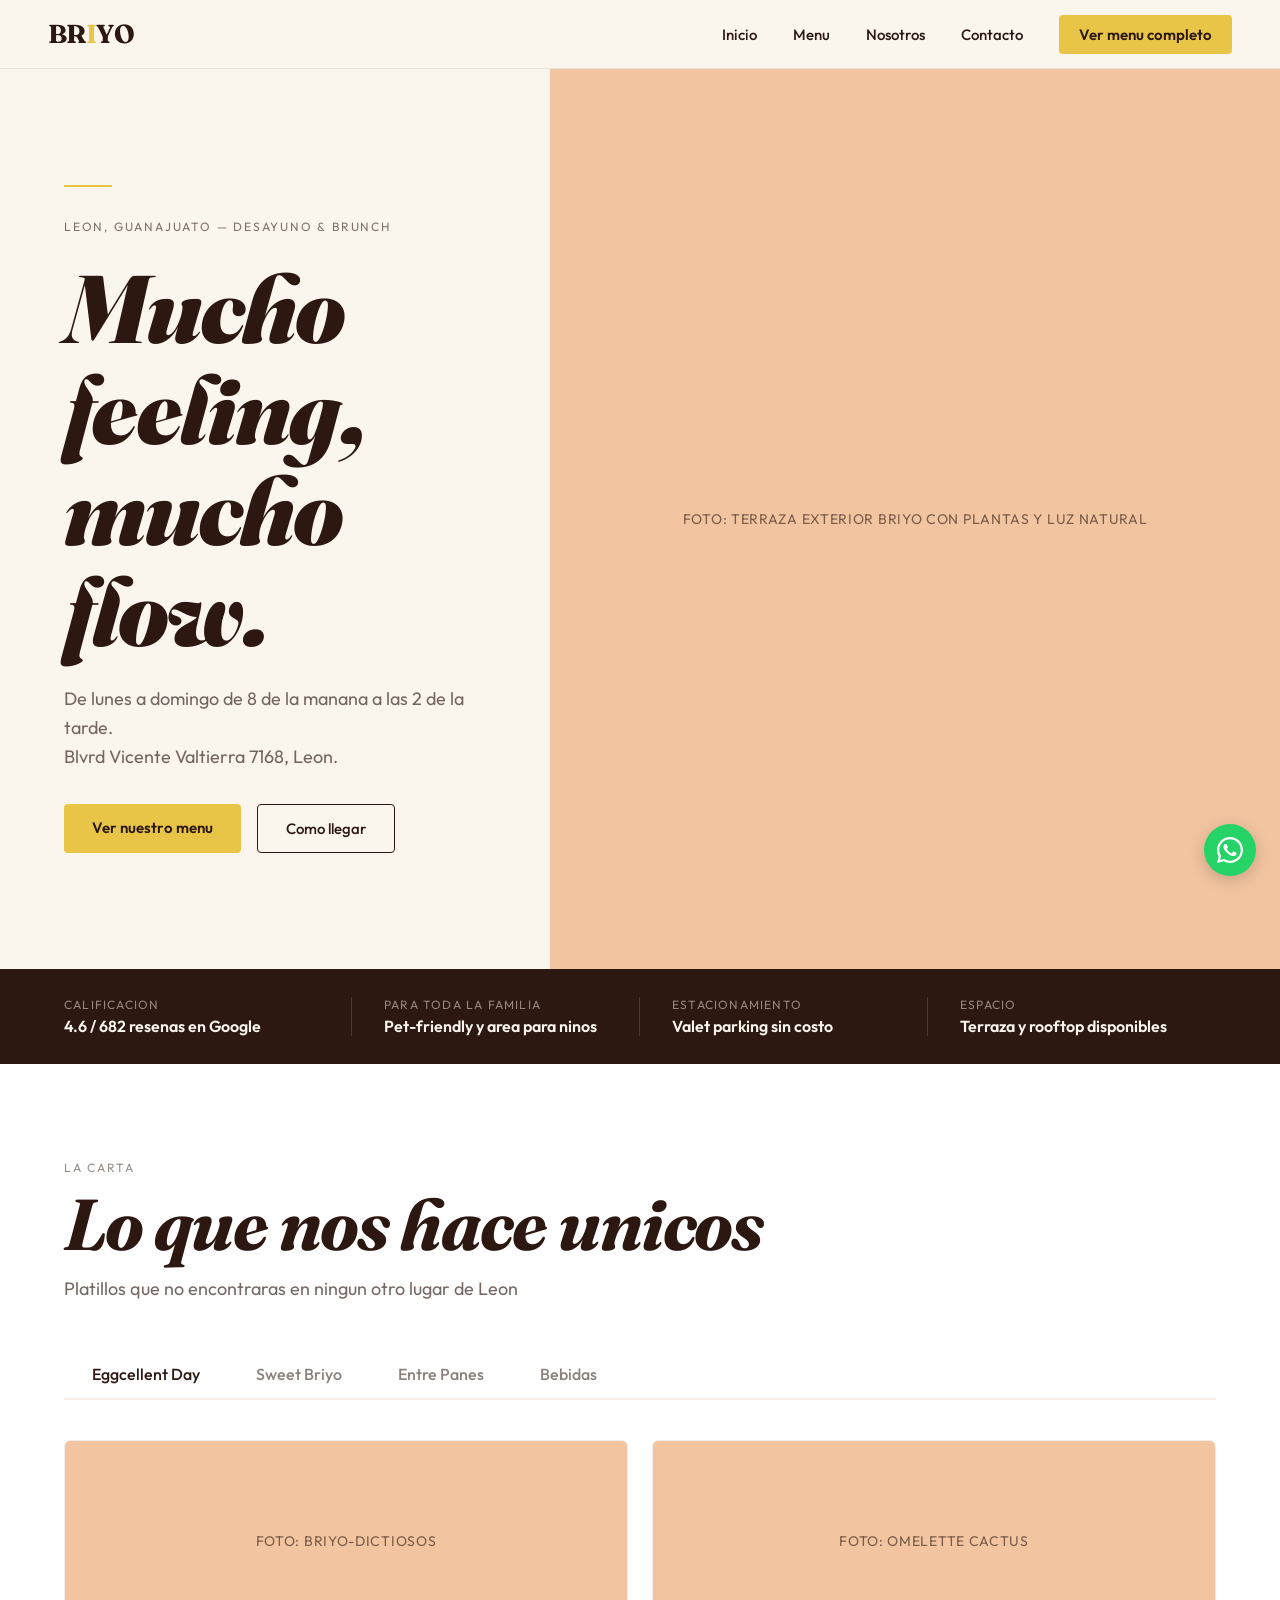
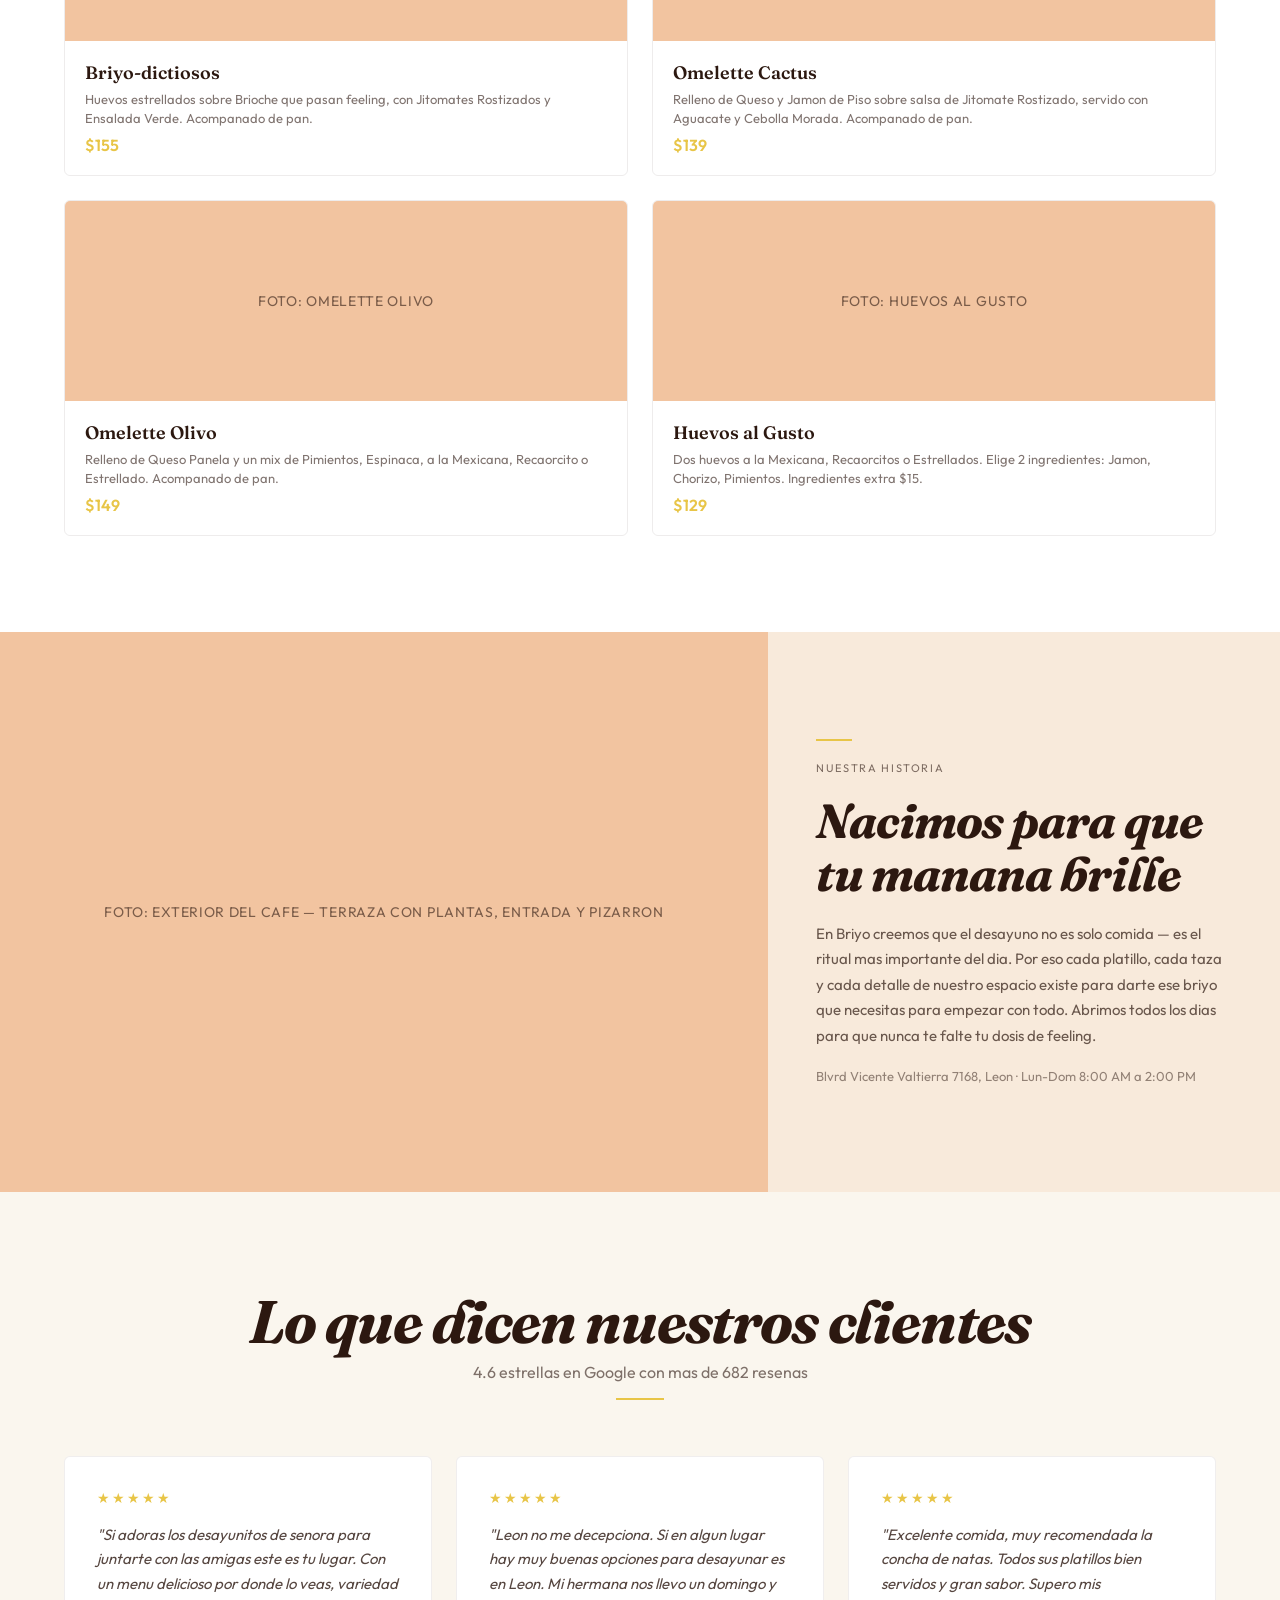
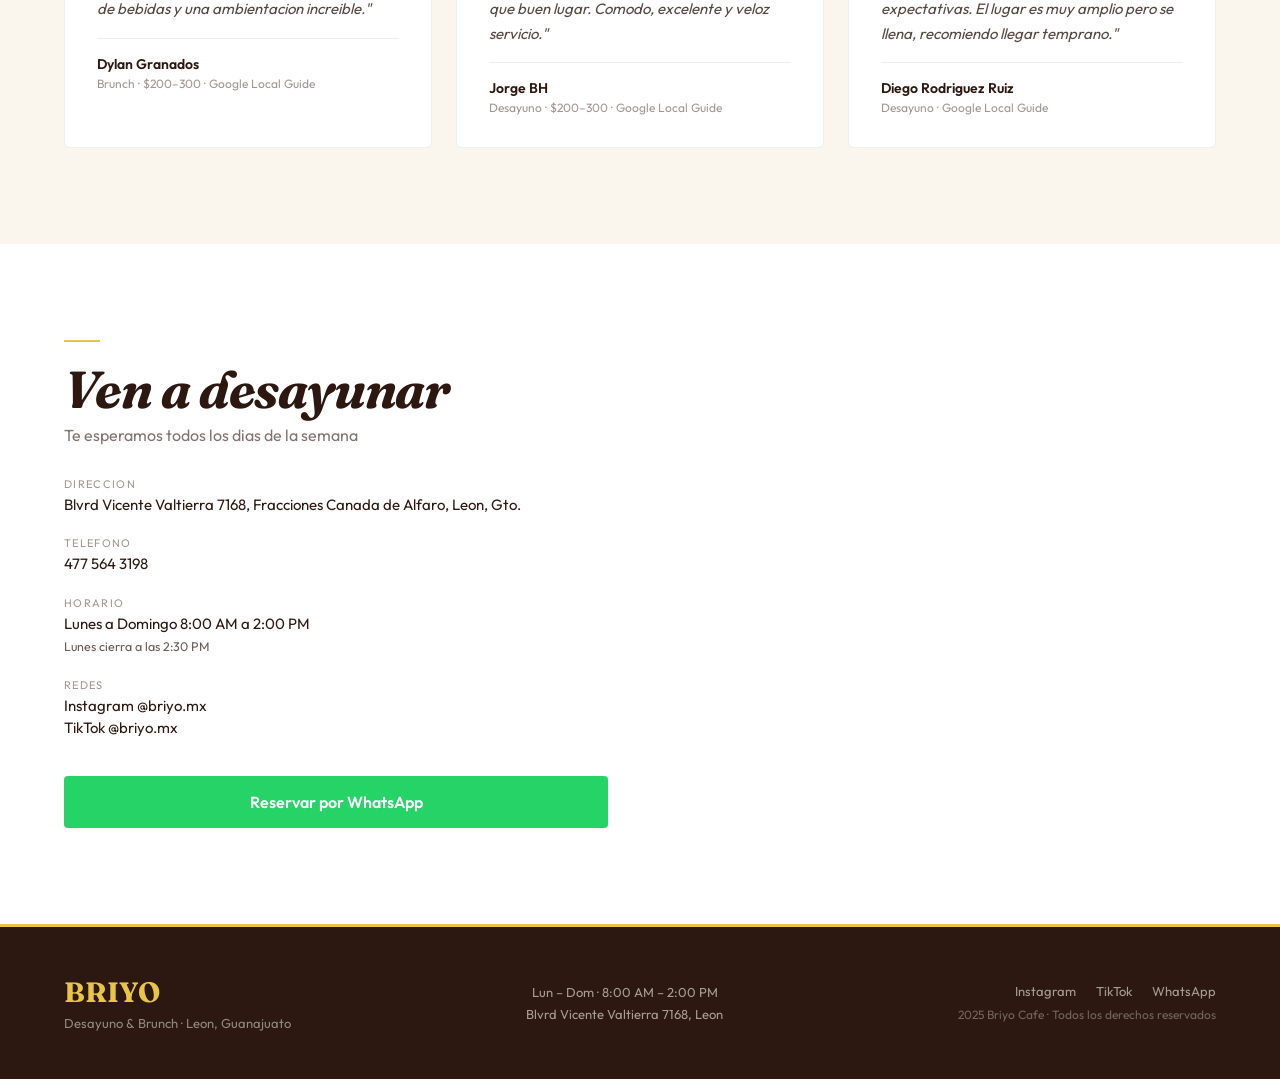
==== index.html @ aa36b9db "feat: sitio web Briyo Cafe v1.0" ====
<!DOCTYPE html>
<html lang="es">
<head>
  <meta charset="UTF-8">
  <meta name="viewport" content="width=device-width, initial-scale=1.0">
  <meta name="description" content="Briyo Cafe — Desayuno y brunch en Leon, Guanajuato. Mucho feeling, mucho flow. Abiertos todos los dias de 8AM a 2PM.">
  <meta name="keywords" content="briyo cafe, desayuno leon guanajuato, brunch leon, cafe leon gto, desayunos leon">
  <meta property="og:title" content="Briyo — Desayuno & Brunch en Leon, Gto.">
  <meta property="og:description" content="Desayuno y brunch con mucho feeling, mucho flow. Vicente Valtierra 7168, Leon.">
  <meta property="og:image" content="assets/logo.png">
  <title>Briyo Cafe — Desayuno & Brunch · Leon, Guanajuato</title>
  <link rel="stylesheet" href="styles.css">
</head>
<body>

  <!-- NAVBAR -->
  <nav id="navbar">
    <div class="nav-inner">
      <a href="index.html" class="nav-logo">
        <img src="assets/logo.png" alt="Briyo Cafe" onerror="this.style.display='none'; this.nextElementSibling.style.display='block'">
        <span class="nav-logo-text" style="display:none">BR<span>I</span>YO</span>
      </a>
      <ul class="nav-menu" id="navMenu">
        <li><a href="index.html">Inicio</a></li>
        <li><a href="menu.html">Menu</a></li>
        <li><a href="#nosotros">Nosotros</a></li>
        <li><a href="#contacto">Contacto</a></li>
        <li><a href="menu.html" class="nav-cta">Ver menu completo</a></li>
      </ul>
      <div class="burger" id="burger" aria-label="Menu" role="button" tabindex="0">
        <span></span>
        <span></span>
        <span></span>
      </div>
    </div>
  </nav>

  <!-- HERO -->
  <section class="hero">
    <div class="hero-left">
      <div class="hero-deco-line"></div>
      <p class="hero-tag">Leon, Guanajuato &mdash; Desayuno &amp; Brunch</p>
      <h1 class="hero-title">Mucho feeling,<br>mucho flow.</h1>
      <p class="hero-subtitle">
        De lunes a domingo de 8 de la manana a las 2 de la tarde.<br>
        Blvrd Vicente Valtierra 7168, Leon.
      </p>
      <div class="hero-buttons">
        <a href="menu.html" class="btn-filled">Ver nuestro menu</a>
        <a href="https://maps.google.com/?q=Blvrd+Vicente+Valtierra+7168+Leon+Guanajuato" target="_blank" rel="noopener" class="btn-outline">Como llegar</a>
      </div>
    </div>
    <div class="hero-right">
      <!-- FOTO: terraza exterior Briyo con plantas y luz natural — imagen hero -->
      <div class="img-placeholder" style="min-height:100vh">
        <span>FOTO: Terraza exterior Briyo con plantas y luz natural</span>
      </div>
    </div>
  </section>

  <!-- BARRA DE CONFIANZA -->
  <div class="trust-bar">
    <div class="trust-bar-inner">
      <div class="trust-item">
        <p class="trust-label">Calificacion</p>
        <p class="trust-value">4.6 / 682 resenas en Google</p>
      </div>
      <div class="trust-item">
        <p class="trust-label">Para toda la familia</p>
        <p class="trust-value">Pet-friendly y area para ninos</p>
      </div>
      <div class="trust-item">
        <p class="trust-label">Estacionamiento</p>
        <p class="trust-value">Valet parking sin costo</p>
      </div>
      <div class="trust-item">
        <p class="trust-label">Espacio</p>
        <p class="trust-value">Terraza y rooftop disponibles</p>
      </div>
    </div>
  </div>

  <!-- PLATILLOS DESTACADOS -->
  <section class="platillos" id="platillos">
    <div class="platillos-inner">
      <p class="section-tag fade-in-up">La carta</p>
      <h2 class="section-title fade-in-up">Lo que nos hace unicos</h2>
      <p class="section-subtitle fade-in-up">Platillos que no encontraras en ningun otro lugar de Leon</p>

      <div class="tabs-nav">
        <button class="tab-btn active" data-target="#tab-eggcellent">Eggcellent Day</button>
        <button class="tab-btn" data-target="#tab-sweet">Sweet Briyo</button>
        <button class="tab-btn" data-target="#tab-panes">Entre Panes</button>
        <button class="tab-btn" data-target="#tab-bebidas">Bebidas</button>
      </div>

      <!-- TAB: Eggcellent Day -->
      <div class="tab-panel" id="tab-eggcellent">
        <div class="platillos-grid">

          <div class="platillo-card fade-in-up">
            <div class="platillo-img">
              <!-- FOTO: platillo con huevo — Briyo-dictiosos, huevos estrellados sobre brioche -->
              <div class="img-placeholder" style="min-height:200px">
                <span>FOTO: Briyo-dictiosos</span>
              </div>
            </div>
            <div class="platillo-info">
              <p class="platillo-name">Briyo-dictiosos</p>
              <p class="platillo-desc">Huevos estrellados sobre Brioche que pasan feeling, con Jitomates Rostizados y Ensalada Verde. Acompanado de pan.</p>
              <p class="platillo-price">$155</p>
            </div>
          </div>

          <div class="platillo-card fade-in-up">
            <div class="platillo-img">
              <!-- FOTO: platillo con huevo — Omelette Cactus sobre salsa de jitomate -->
              <div class="img-placeholder" style="min-height:200px">
                <span>FOTO: Omelette Cactus</span>
              </div>
            </div>
            <div class="platillo-info">
              <p class="platillo-name">Omelette Cactus</p>
              <p class="platillo-desc">Relleno de Queso y Jamon de Piso sobre salsa de Jitomate Rostizado, servido con Aguacate y Cebolla Morada. Acompanado de pan.</p>
              <p class="platillo-price">$139</p>
            </div>
          </div>

          <div class="platillo-card fade-in-up">
            <div class="platillo-img">
              <!-- FOTO: platillo con huevo — Omelette Olivo con pimientos y espinaca -->
              <div class="img-placeholder" style="min-height:200px">
                <span>FOTO: Omelette Olivo</span>
              </div>
            </div>
            <div class="platillo-info">
              <p class="platillo-name">Omelette Olivo</p>
              <p class="platillo-desc">Relleno de Queso Panela y un mix de Pimientos, Espinaca, a la Mexicana, Recaorcito o Estrellado. Acompanado de pan.</p>
              <p class="platillo-price">$149</p>
            </div>
          </div>

          <div class="platillo-card fade-in-up">
            <div class="platillo-img">
              <!-- FOTO: platillo con huevo — Huevos al gusto con jamon y chorizo -->
              <div class="img-placeholder" style="min-height:200px">
                <span>FOTO: Huevos al Gusto</span>
              </div>
            </div>
            <div class="platillo-info">
              <p class="platillo-name">Huevos al Gusto</p>
              <p class="platillo-desc">Dos huevos a la Mexicana, Recaorcitos o Estrellados. Elige 2 ingredientes: Jamon, Chorizo, Pimientos. Ingredientes extra $15.</p>
              <p class="platillo-price">$129</p>
            </div>
          </div>

        </div>
      </div>

      <!-- TAB: Sweet Briyo -->
      <div class="tab-panel" id="tab-sweet" hidden>
        <div class="platillos-grid">

          <div class="platillo-card fade-in-up">
            <div class="platillo-img">
              <!-- FOTO: platillo dulce — Concha rellena con yogurt griego y frutos rojos -->
              <div class="img-placeholder" style="min-height:200px">
                <span>FOTO: Concha Rellena</span>
              </div>
            </div>
            <div class="platillo-info">
              <p class="platillo-name">Concha Rellena</p>
              <p class="platillo-desc">Rellena de Yogurt Griego con Granola, Cajeta y Frutos Rojos.</p>
              <p class="platillo-price">$60</p>
            </div>
          </div>

          <div class="platillo-card fade-in-up">
            <div class="platillo-img">
              <!-- FOTO: platillo dulce — Briyo Perfecto, parfait de yogurt griego con granola -->
              <div class="img-placeholder" style="min-height:200px">
                <span>FOTO: Briyo Perfecto</span>
              </div>
            </div>
            <div class="platillo-info">
              <p class="platillo-name">Briyo Perfecto</p>
              <p class="platillo-desc">Parfait de Yogurt Griego con Granola, Cajeta y Frutos Rojos.</p>
              <p class="platillo-price">$89</p>
            </div>
          </div>

          <div class="platillo-card fade-in-up">
            <div class="platillo-img">
              <!-- FOTO: pan frances — Pan Frances Clasico, brioche dorado con mascarpone -->
              <div class="img-placeholder" style="min-height:200px">
                <span>FOTO: Pan Frances Clasico</span>
              </div>
            </div>
            <div class="platillo-info">
              <p class="platillo-name">Pan Frances Clasico</p>
              <p class="platillo-desc">Pan Brioche de Mantequilla con Azucar y Canela, servido con Crema de Queso Mascarpone.</p>
              <p class="platillo-price">$115</p>
            </div>
          </div>

          <div class="platillo-card fade-in-up">
            <div class="platillo-img">
              <!-- FOTO: pan frances — Desierto, brioche relleno de queso crema con mango -->
              <div class="img-placeholder" style="min-height:200px">
                <span>FOTO: Desierto</span>
              </div>
            </div>
            <div class="platillo-info">
              <p class="platillo-name">Desierto</p>
              <p class="platillo-desc">Pan Brioche crujiente por fuera, relleno de Queso Crema. Servido con Mango y Compota de Guayaba y Canela.</p>
              <p class="platillo-price">$139</p>
            </div>
          </div>

        </div>
      </div>

      <!-- TAB: Entre Panes -->
      <div class="tab-panel" id="tab-panes" hidden>
        <p class="tab-note">Elaborado con pan rustico, acompanados con chips de papa y camote o ensalada.</p>
        <div class="platillos-grid">

          <div class="platillo-card fade-in-up">
            <div class="platillo-img">
              <!-- FOTO: sandwich gourmet — Sandwich Loreto con salmon y aguacate -->
              <div class="img-placeholder" style="min-height:200px">
                <span>FOTO: Sandwich Loreto</span>
              </div>
            </div>
            <div class="platillo-info">
              <p class="platillo-name">Sandwich Loreto</p>
              <p class="platillo-desc">Salmon curado con Rebanadas de Aguacate y Jitomate deshidratado.</p>
              <p class="platillo-price">$189</p>
            </div>
          </div>

          <div class="platillo-card fade-in-up">
            <div class="platillo-img">
              <!-- FOTO: sandwich gourmet — Sandwich Mazunte con rib eye y tocino caramelizado -->
              <div class="img-placeholder" style="min-height:200px">
                <span>FOTO: Sandwich Mazunte</span>
              </div>
            </div>
            <div class="platillo-info">
              <p class="platillo-name">Sandwich Mazunte</p>
              <p class="platillo-desc">Rib eye a baja temperatura con Chiles Secos, Tocino Caramelizado, Guacamole, Queso Panela y Cebolla Frita.</p>
              <p class="platillo-price">$195</p>
            </div>
          </div>

          <div class="platillo-card fade-in-up">
            <div class="platillo-img">
              <!-- FOTO: sandwich gourmet — Sandwich Cabo con tres quesos y tocino caramelizado -->
              <div class="img-placeholder" style="min-height:200px">
                <span>FOTO: Sandwich Cabo</span>
              </div>
            </div>
            <div class="platillo-info">
              <p class="platillo-name">Sandwich Cabo</p>
              <p class="platillo-desc">Queso Parmesano, Mozzarela y Gouda, Chips de Jalapeno, Tocino Caramelizado y Salsa de Jitomate Rostizado.</p>
              <p class="platillo-price">$179</p>
            </div>
          </div>

          <div class="platillo-card fade-in-up">
            <div class="platillo-img">
              <!-- FOTO: sandwich gourmet — Sandwich Baja vegetariano con berenjena y manchego -->
              <div class="img-placeholder" style="min-height:200px">
                <span>FOTO: Sandwich Baja</span>
              </div>
            </div>
            <div class="platillo-info">
              <p class="platillo-name">Sandwich Baja</p>
              <p class="platillo-desc">Steak de Berenjena con Pimientos Rostizados, Queso Manchego, Relish de Pepinillos, Mostaza y Cebolla Frita.</p>
              <p class="platillo-price">$159</p>
            </div>
          </div>

        </div>
      </div>

      <!-- TAB: Bebidas -->
      <div class="tab-panel" id="tab-bebidas" hidden>
        <div class="bebidas-grid">

          <div class="bebidas-section">
            <!-- FOTO: bebidas de especialidad — frappes y cafes servidos en mesa -->
            <h4>Clasicos</h4>
            <div class="bebida-item"><span class="bebida-name">Americano recien molido</span><span class="bebida-price">$50</span></div>
            <div class="bebida-item"><span class="bebida-name">Americano refill</span><span class="bebida-price">$40</span></div>
            <div class="bebida-item"><span class="bebida-name">Espresso Doble</span><span class="bebida-price">$39</span></div>
            <div class="bebida-item"><span class="bebida-name">Latte</span><span class="bebida-price">$60</span></div>
            <div class="bebida-item"><span class="bebida-name">Coco Latte</span><span class="bebida-price">$69</span></div>
            <div class="bebida-item"><span class="bebida-name">Caramel / Macha Latte</span><span class="bebida-price">$69</span></div>
          </div>

          <div class="bebidas-section">
            <h4>Cafeteria Especial</h4>
            <div class="bebida-item"><span class="bebida-name">Affogato — Cafe con helado</span><span class="bebida-price">$65</span></div>
            <div class="bebida-item"><span class="bebida-name">Rise &amp; Shine — Naranja con cafe</span><span class="bebida-price">$59</span></div>
            <div class="bebida-item"><span class="bebida-name">Mokka Oaxaqueno</span><span class="bebida-price">$58</span></div>
            <div class="bebida-item"><span class="bebida-name">Variedad de Tes</span><span class="bebida-price">$59</span></div>
            <div class="bebida-item"><span class="bebida-name">Tisana</span><span class="bebida-price">$39</span></div>
          </div>

          <div class="bebidas-section">
            <h4>Frappes</h4>
            <div class="bebida-item"><span class="bebida-name">Carajillo Frappuccino</span><span class="bebida-price">$75</span></div>
            <div class="bebida-item"><span class="bebida-name">Coco Frappuccino</span><span class="bebida-price">$75</span></div>
            <div class="bebida-item"><span class="bebida-name">Matcha Frappuccino</span><span class="bebida-price">$75</span></div>
            <div class="bebida-item"><span class="bebida-name">Tisana Frappe</span><span class="bebida-price">$39</span></div>
          </div>

          <div class="bebidas-section">
            <h4>Extras</h4>
            <div class="bebida-item"><span class="bebida-name">Leche de coco o almendras</span><span class="bebida-price">$12</span></div>
            <div class="bebida-item"><span class="bebida-name">Jarabe extra (coco, vainilla, caramelo)</span><span class="bebida-price">$15</span></div>
          </div>

        </div>
      </div>

    </div>
  </section>

  <!-- NOSOTROS -->
  <section class="nosotros" id="nosotros">
    <div class="nosotros-img">
      <!-- FOTO: exterior del cafe con plantas, terraza y entrada con pizarron -->
      <div class="img-placeholder" style="min-height:560px">
        <span>FOTO: Exterior del cafe — terraza con plantas, entrada y pizarron</span>
      </div>
    </div>
    <div class="nosotros-text">
      <div class="nosotros-deco"></div>
      <p class="nosotros-tag">Nuestra historia</p>
      <h2 class="nosotros-title">Nacimos para que tu manana brille</h2>
      <p class="nosotros-body">
        En Briyo creemos que el desayuno no es solo comida &mdash; es el ritual mas importante del dia. Por eso cada platillo, cada taza y cada detalle de nuestro espacio existe para darte ese briyo que necesitas para empezar con todo.
        Abrimos todos los dias para que nunca te falte tu dosis de feeling.
      </p>
      <p class="nosotros-detail">Blvrd Vicente Valtierra 7168, Leon &middot; Lun-Dom 8:00 AM a 2:00 PM</p>
    </div>
  </section>

  <!-- RESEÑAS -->
  <section class="resenas" id="resenas">
    <div class="resenas-inner">
      <div class="resenas-header">
        <h2 class="resenas-title fade-in-up">Lo que dicen nuestros clientes</h2>
        <p class="resenas-subtitle fade-in-up">4.6 estrellas en Google con mas de 682 resenas</p>
        <div class="resenas-deco fade-in-up"></div>
      </div>
      <div class="resenas-grid">

        <div class="resena-card fade-in-up">
          <p class="resena-stars">&#9733;&#9733;&#9733;&#9733;&#9733;</p>
          <p class="resena-text">"Si adoras los desayunitos de senora para juntarte con las amigas este es tu lugar. Con un menu delicioso por donde lo veas, variedad de bebidas y una ambientacion increible."</p>
          <hr class="resena-sep">
          <p class="resena-name">Dylan Granados</p>
          <p class="resena-detail">Brunch &middot; $200&ndash;300 &middot; Google Local Guide</p>
        </div>

        <div class="resena-card fade-in-up">
          <p class="resena-stars">&#9733;&#9733;&#9733;&#9733;&#9733;</p>
          <p class="resena-text">"Leon no me decepciona. Si en algun lugar hay muy buenas opciones para desayunar es en Leon. Mi hermana nos llevo un domingo y que buen lugar. Comodo, excelente y veloz servicio."</p>
          <hr class="resena-sep">
          <p class="resena-name">Jorge BH</p>
          <p class="resena-detail">Desayuno &middot; $200&ndash;300 &middot; Google Local Guide</p>
        </div>

        <div class="resena-card fade-in-up">
          <p class="resena-stars">&#9733;&#9733;&#9733;&#9733;&#9733;</p>
          <p class="resena-text">"Excelente comida, muy recomendada la concha de natas. Todos sus platillos bien servidos y gran sabor. Supero mis expectativas. El lugar es muy amplio pero se llena, recomiendo llegar temprano."</p>
          <hr class="resena-sep">
          <p class="resena-name">Diego Rodriguez Ruiz</p>
          <p class="resena-detail">Desayuno &middot; Google Local Guide</p>
        </div>

      </div>
    </div>
  </section>

  <!-- CONTACTO -->
  <section class="contacto" id="contacto">
    <div class="contacto-inner">
      <div class="contacto-left">
        <div class="contacto-deco"></div>
        <h2 class="contacto-title fade-in-up">Ven a desayunar</h2>
        <p class="contacto-subtitle fade-in-up">Te esperamos todos los dias de la semana</p>
        <div class="contacto-info fade-in-up">
          <div class="contacto-item">
            <span class="contacto-item-label">Direccion</span>
            <span class="contacto-item-value">Blvrd Vicente Valtierra 7168, Fracciones Canada de Alfaro, Leon, Gto.</span>
          </div>
          <div class="contacto-item">
            <span class="contacto-item-label">Telefono</span>
            <span class="contacto-item-value"><a href="tel:4775643198">477 564 3198</a></span>
          </div>
          <div class="contacto-item">
            <span class="contacto-item-label">Horario</span>
            <span class="contacto-item-value">Lunes a Domingo 8:00 AM a 2:00 PM<br><small style="opacity:0.7">Lunes cierra a las 2:30 PM</small></span>
          </div>
          <div class="contacto-item">
            <span class="contacto-item-label">Redes</span>
            <span class="contacto-item-value">
              <a href="https://instagram.com/briyo.mx" target="_blank" rel="noopener">Instagram @briyo.mx</a><br>
              <a href="https://tiktok.com/@briyo.mx" target="_blank" rel="noopener">TikTok @briyo.mx</a>
            </span>
          </div>
        </div>
        <a href="https://wa.me/524775643198" target="_blank" rel="noopener" class="btn-whatsapp fade-in-up">
          Reservar por WhatsApp
        </a>
      </div>
      <div class="contacto-mapa fade-in-up">
        <!-- Reemplaza el src del iframe con el embed real de Google Maps:
             Busca "Briyo Cafe Leon Gto" en Google Maps > Compartir > Insertar mapa > copiar el src -->
        <iframe
          src="https://www.google.com/maps/embed?pb=!1m18!1m12!1m3!1d3721.642!2d-101.65!3d21.108!2m3!1f0!2f0!3f0!3m2!1i1024!2i768!4f13.1!3m3!1m2!1s0x842bbf40a5f56b49%3A0xbc1d26c8e4e0d6a2!2sBriyo%20Desayuno%20%26%20Brunch!5e0!3m2!1ses!2smx!4v1700000000000"
          width="100%"
          height="420"
          style="border:0; border-radius:4px;"
          allowfullscreen=""
          loading="lazy"
          referrerpolicy="no-referrer-when-downgrade"
          title="Ubicacion Briyo Cafe Leon Guanajuato">
        </iframe>
      </div>
    </div>
  </section>

  <!-- FOOTER -->
  <footer>
    <div class="footer-inner">
      <div class="footer-brand">
        <p class="footer-brand-name">BRIYO</p>
        <p class="footer-brand-sub">Desayuno &amp; Brunch &middot; Leon, Guanajuato</p>
      </div>
      <div class="footer-center">
        <p>Lun &ndash; Dom &middot; 8:00 AM &ndash; 2:00 PM</p>
        <p>Blvrd Vicente Valtierra 7168, Leon</p>
      </div>
      <div class="footer-right">
        <div class="footer-links">
          <a href="https://instagram.com/briyo.mx" target="_blank" rel="noopener">Instagram</a>
          <a href="https://tiktok.com/@briyo.mx" target="_blank" rel="noopener">TikTok</a>
          <a href="https://wa.me/524775643198" target="_blank" rel="noopener">WhatsApp</a>
        </div>
        <p class="footer-copy">2025 Briyo Cafe &middot; Todos los derechos reservados</p>
      </div>
    </div>
  </footer>

  <!-- BOTON WHATSAPP FLOTANTE -->
  <a href="https://wa.me/524775643198" class="whatsapp-float" target="_blank" rel="noopener" aria-label="Contactar por WhatsApp">
    <svg width="26" height="26" viewBox="0 0 24 24" fill="white" xmlns="http://www.w3.org/2000/svg">
      <path d="M17.472 14.382c-.297-.149-1.758-.867-2.03-.967-.273-.099-.471-.148-.67.15-.197.297-.767.966-.94 1.164-.173.199-.347.223-.644.075-.297-.15-1.255-.463-2.39-1.475-.883-.788-1.48-1.761-1.653-2.059-.173-.297-.018-.458.13-.606.134-.133.298-.347.446-.52.149-.174.198-.298.298-.497.099-.198.05-.371-.025-.52-.075-.149-.669-1.612-.916-2.207-.242-.579-.487-.5-.669-.51-.173-.008-.371-.01-.57-.01-.198 0-.52.074-.792.372-.272.297-1.04 1.016-1.04 2.479 0 1.462 1.065 2.875 1.213 3.074.149.198 2.096 3.2 5.077 4.487.709.306 1.262.489 1.694.625.712.227 1.36.195 1.871.118.571-.085 1.758-.719 2.006-1.413.248-.694.248-1.289.173-1.413-.074-.124-.272-.198-.57-.347z"/>
      <path d="M12 0C5.373 0 0 5.373 0 12c0 2.127.558 4.126 1.534 5.86L0 24l6.29-1.512A11.945 11.945 0 0012 24c6.627 0 12-5.373 12-12S18.627 0 12 0zm0 21.882a9.875 9.875 0 01-5.032-1.377l-.361-.214-3.735.898.937-3.629-.235-.374A9.867 9.867 0 012.118 12C2.118 6.533 6.533 2.118 12 2.118c5.466 0 9.882 4.415 9.882 9.882 0 5.466-4.416 9.882-9.882 9.882z"/>
    </svg>
  </a>

  <script src="main.js"></script>
</body>
</html>
---- styles.css ----
@import url('https://fonts.googleapis.com/css2?family=Fraunces:ital,opsz,wght@0,9..144,700;0,9..144,900;1,9..144,700;1,9..144,900&family=Outfit:wght@400;500;600&display=swap');

/* ===========================
   VARIABLES & RESET
   =========================== */
:root {
  --gold:   #E8C547;
  --salmon: #F2C4A0;
  --dark:   #2C1810;
  --cream:  #FAF6EE;
  --white:  #FFFFFF;
}

*, *::before, *::after {
  box-sizing: border-box;
  margin: 0;
  padding: 0;
}

html {
  scroll-behavior: smooth;
}

body {
  font-family: 'Outfit', sans-serif;
  color: var(--dark);
  background: var(--white);
  overflow-x: hidden;
}

a {
  text-decoration: none;
  color: inherit;
}

img {
  max-width: 100%;
  display: block;
}

/* ===========================
   IMG PLACEHOLDERS
   =========================== */
.img-placeholder {
  background-color: var(--salmon);
  display: flex;
  align-items: center;
  justify-content: center;
  width: 100%;
  height: 100%;
  min-height: 400px;
}

.img-placeholder span {
  font-family: 'Outfit', sans-serif;
  font-size: 14px;
  color: var(--dark);
  opacity: 0.6;
  letter-spacing: 0.05em;
  text-transform: uppercase;
  text-align: center;
  padding: 16px;
}

/* ===========================
   NAVBAR
   =========================== */
nav {
  position: sticky;
  top: 0;
  z-index: 100;
  background: var(--cream);
  border-bottom: 1px solid rgba(44, 24, 16, 0.08);
  transition: box-shadow 0.3s ease;
}

nav.scrolled {
  box-shadow: 0 2px 12px rgba(0, 0, 0, 0.08);
}

.nav-inner {
  max-width: 1440px;
  margin: 0 auto;
  padding: 0 48px;
  height: 68px;
  display: flex;
  align-items: center;
  justify-content: space-between;
}

.nav-logo img {
  height: 38px;
  width: auto;
}

.nav-logo-text {
  font-family: 'Fraunces', serif;
  font-weight: 700;
  font-size: 26px;
  color: var(--dark);
  letter-spacing: -0.02em;
}

.nav-logo-text span {
  color: var(--gold);
}

.nav-menu {
  display: flex;
  align-items: center;
  gap: 36px;
  list-style: none;
}

.nav-menu a {
  font-family: 'Outfit', sans-serif;
  font-weight: 500;
  font-size: 15px;
  color: var(--dark);
  transition: color 0.2s ease;
}

.nav-menu a:hover {
  color: var(--gold);
}

.nav-cta {
  background: var(--gold);
  color: var(--dark) !important;
  font-weight: 600 !important;
  padding: 10px 20px;
  border-radius: 4px;
  transition: background 0.2s ease, transform 0.2s ease !important;
}

.nav-cta:hover {
  background: #d4b23a !important;
  color: var(--dark) !important;
  transform: translateY(-1px);
}

.burger {
  display: none;
  flex-direction: column;
  gap: 5px;
  cursor: pointer;
  padding: 4px;
}

.burger span {
  display: block;
  width: 24px;
  height: 2px;
  background: var(--dark);
  transition: all 0.3s ease;
  transform-origin: center;
}

.burger.open span:nth-child(1) {
  transform: translateY(7px) rotate(45deg);
}

.burger.open span:nth-child(2) {
  opacity: 0;
  transform: scaleX(0);
}

.burger.open span:nth-child(3) {
  transform: translateY(-7px) rotate(-45deg);
}

/* ===========================
   HERO
   =========================== */
.hero {
  display: grid;
  grid-template-columns: 43fr 57fr;
  height: 100vh;
  overflow: hidden;
}

.hero-left {
  background: var(--cream);
  padding: 0 64px;
  display: flex;
  flex-direction: column;
  justify-content: center;
  gap: 24px;
}

.hero-deco-line {
  width: 48px;
  height: 2px;
  background: var(--gold);
  margin-bottom: 8px;
}

.hero-tag {
  font-family: 'Outfit', sans-serif;
  font-size: 12px;
  letter-spacing: 0.15em;
  text-transform: uppercase;
  color: rgba(44, 24, 16, 0.6);
}

.hero-title {
  font-family: 'Fraunces', serif;
  font-style: italic;
  font-weight: 900;
  font-size: 96px;
  line-height: 1.05;
  color: var(--dark);
  letter-spacing: -0.02em;
}

.hero-subtitle {
  font-family: 'Outfit', sans-serif;
  font-size: 18px;
  color: rgba(44, 24, 16, 0.65);
  line-height: 1.6;
}

.hero-buttons {
  display: flex;
  gap: 16px;
  margin-top: 8px;
}

.btn-filled {
  font-family: 'Outfit', sans-serif;
  font-weight: 600;
  font-size: 15px;
  background: var(--gold);
  color: var(--dark);
  padding: 14px 28px;
  border-radius: 4px;
  border: none;
  cursor: pointer;
  transition: background 0.2s ease, transform 0.2s ease;
  display: inline-block;
}

.btn-filled:hover {
  background: #d4b23a;
  transform: translateY(-2px);
}

.btn-outline {
  font-family: 'Outfit', sans-serif;
  font-weight: 500;
  font-size: 15px;
  background: transparent;
  color: var(--dark);
  padding: 14px 28px;
  border-radius: 4px;
  border: 1.5px solid var(--dark);
  cursor: pointer;
  transition: background 0.2s ease, transform 0.2s ease;
  display: inline-block;
}

.btn-outline:hover {
  background: rgba(44, 24, 16, 0.06);
  transform: translateY(-2px);
}

.hero-right {
  overflow: hidden;
  height: 100vh;
}

.hero-right .img-placeholder {
  min-height: 100vh;
}

/* ===========================
   TRUST BAR
   =========================== */
.trust-bar {
  background: var(--dark);
  padding: 28px 64px;
}

.trust-bar-inner {
  max-width: 1440px;
  margin: 0 auto;
  display: grid;
  grid-template-columns: repeat(4, 1fr);
}

.trust-item {
  padding: 0 32px;
  border-right: 1px solid rgba(250, 246, 238, 0.15);
}

.trust-item:first-child {
  padding-left: 0;
}

.trust-item:last-child {
  border-right: none;
}

.trust-label {
  font-family: 'Outfit', sans-serif;
  font-size: 12px;
  text-transform: uppercase;
  letter-spacing: 0.1em;
  color: var(--cream);
  opacity: 0.5;
  margin-bottom: 4px;
}

.trust-value {
  font-family: 'Outfit', sans-serif;
  font-weight: 600;
  font-size: 16px;
  color: var(--cream);
}

/* ===========================
   PLATILLOS DESTACADOS (TABS)
   =========================== */
.platillos {
  background: var(--white);
  padding: 96px 64px;
}

.platillos-inner {
  max-width: 1440px;
  margin: 0 auto;
}

.section-tag {
  font-family: 'Outfit', sans-serif;
  font-size: 12px;
  letter-spacing: 0.15em;
  text-transform: uppercase;
  color: rgba(44, 24, 16, 0.5);
  margin-bottom: 12px;
}

.section-title {
  font-family: 'Fraunces', serif;
  font-style: italic;
  font-weight: 700;
  font-size: 72px;
  color: var(--dark);
  line-height: 1.05;
  letter-spacing: -0.02em;
}

.section-subtitle {
  font-family: 'Outfit', sans-serif;
  font-size: 18px;
  color: rgba(44, 24, 16, 0.65);
  margin-top: 12px;
  line-height: 1.5;
}

.tabs-nav {
  display: flex;
  gap: 0;
  border-bottom: 2px solid rgba(242, 196, 160, 0.3);
  margin-top: 48px;
  overflow-x: auto;
  scrollbar-width: none;
}

.tabs-nav::-webkit-scrollbar {
  display: none;
}

.tab-btn {
  font-family: 'Outfit', sans-serif;
  font-weight: 500;
  font-size: 16px;
  padding: 14px 28px;
  background: none;
  border: none;
  border-bottom: 2px solid transparent;
  margin-bottom: -2px;
  cursor: pointer;
  color: rgba(44, 24, 16, 0.55);
  transition: color 0.2s ease, border-color 0.2s ease;
  white-space: nowrap;
}

.tab-btn.active {
  color: var(--dark);
  border-bottom-color: var(--gold);
}

.tab-btn:hover {
  color: var(--dark);
}

.tab-panel {
  margin-top: 40px;
  transition: opacity 0.3s ease;
}

.tab-panel[hidden] {
  display: none;
}

.tab-note {
  font-family: 'Outfit', sans-serif;
  font-size: 14px;
  color: rgba(44, 24, 16, 0.55);
  font-style: italic;
  margin-bottom: 24px;
  padding: 12px 16px;
  border-left: 2px solid var(--salmon);
}

.platillos-grid {
  display: grid;
  grid-template-columns: repeat(2, 1fr);
  gap: 24px;
}

.platillo-card {
  border: 1px solid rgba(44, 24, 16, 0.08);
  border-radius: 6px;
  overflow: hidden;
  transition: transform 0.3s ease, box-shadow 0.3s ease;
}

.platillo-card:hover {
  transform: translateY(-4px);
  box-shadow: 0 8px 24px rgba(44, 24, 16, 0.10);
}

.platillo-img {
  height: 200px;
  overflow: hidden;
}

.platillo-img .img-placeholder {
  min-height: 200px;
  height: 200px;
}

.platillo-info {
  padding: 20px;
}

.platillo-name {
  font-family: 'Fraunces', serif;
  font-weight: 600;
  font-size: 18px;
  color: var(--dark);
}

.platillo-desc {
  font-family: 'Outfit', sans-serif;
  font-size: 13px;
  color: rgba(44, 24, 16, 0.60);
  line-height: 1.5;
  margin: 6px 0;
}

.platillo-price {
  font-family: 'Outfit', sans-serif;
  font-weight: 600;
  font-size: 16px;
  color: var(--gold);
}

/* Bebidas tab — list style */
.bebidas-grid {
  display: grid;
  grid-template-columns: repeat(2, 1fr);
  gap: 40px;
}

.bebidas-section h4 {
  font-family: 'Fraunces', serif;
  font-weight: 700;
  font-size: 20px;
  color: var(--dark);
  margin-bottom: 16px;
  padding-bottom: 8px;
  border-bottom: 1px solid rgba(44,24,16,0.10);
}

.bebida-item {
  display: flex;
  justify-content: space-between;
  align-items: baseline;
  padding: 9px 0;
  border-bottom: 1px solid rgba(44, 24, 16, 0.06);
}

.bebida-item:last-child {
  border-bottom: none;
}

.bebida-name {
  font-family: 'Outfit', sans-serif;
  font-size: 14px;
  color: var(--dark);
}

.bebida-price {
  font-family: 'Outfit', sans-serif;
  font-weight: 600;
  font-size: 14px;
  color: var(--gold);
  white-space: nowrap;
  margin-left: 16px;
}

/* ===========================
   NOSOTROS
   =========================== */
.nosotros {
  display: grid;
  grid-template-columns: 60fr 40fr;
  height: 560px;
  overflow: hidden;
}

.nosotros-img {
  overflow: hidden;
  height: 100%;
}

.nosotros-img .img-placeholder {
  min-height: 560px;
  height: 100%;
}

.nosotros-text {
  background: color-mix(in srgb, var(--salmon) 25%, var(--cream));
  padding: 64px 48px;
  display: flex;
  flex-direction: column;
  justify-content: center;
  gap: 20px;
}

.nosotros-deco {
  width: 36px;
  height: 2px;
  background: var(--gold);
}

.nosotros-tag {
  font-family: 'Outfit', sans-serif;
  font-size: 11px;
  text-transform: uppercase;
  letter-spacing: 0.15em;
  color: rgba(44, 24, 16, 0.6);
}

.nosotros-title {
  font-family: 'Fraunces', serif;
  font-style: italic;
  font-weight: 700;
  font-size: 48px;
  color: var(--dark);
  line-height: 1.1;
  letter-spacing: -0.02em;
}

.nosotros-body {
  font-family: 'Outfit', sans-serif;
  font-size: 15px;
  color: rgba(44, 24, 16, 0.70);
  line-height: 1.7;
}

.nosotros-detail {
  font-family: 'Outfit', sans-serif;
  font-size: 13px;
  color: rgba(44, 24, 16, 0.50);
}

/* ===========================
   RESEÑAS
   =========================== */
.resenas {
  background: var(--cream);
  padding: 96px 64px;
}

.resenas-inner {
  max-width: 1440px;
  margin: 0 auto;
}

.resenas-header {
  text-align: center;
}

.resenas-title {
  font-family: 'Fraunces', serif;
  font-style: italic;
  font-weight: 700;
  font-size: 60px;
  color: var(--dark);
  line-height: 1.1;
  letter-spacing: -0.02em;
}

.resenas-subtitle {
  font-family: 'Outfit', sans-serif;
  font-size: 16px;
  color: rgba(44, 24, 16, 0.60);
  margin-top: 8px;
}

.resenas-deco {
  width: 48px;
  height: 2px;
  background: var(--gold);
  margin: 16px auto 0;
}

.resenas-grid {
  display: grid;
  grid-template-columns: repeat(3, 1fr);
  gap: 24px;
  margin-top: 56px;
}

.resena-card {
  background: var(--white);
  border-radius: 6px;
  padding: 32px;
  border: 1px solid rgba(44, 24, 16, 0.07);
  transition: transform 0.3s ease, box-shadow 0.3s ease;
}

.resena-card:hover {
  transform: translateY(-4px);
  box-shadow: 0 8px 24px rgba(44, 24, 16, 0.09);
}

.resena-stars {
  color: var(--gold);
  font-size: 14px;
  letter-spacing: 2px;
}

.resena-text {
  font-family: 'Outfit', sans-serif;
  font-size: 15px;
  font-style: italic;
  color: rgba(44, 24, 16, 0.80);
  line-height: 1.65;
  margin: 16px 0;
}

.resena-sep {
  border: none;
  border-top: 1px solid rgba(44, 24, 16, 0.08);
  margin: 16px 0;
}

.resena-name {
  font-family: 'Outfit', sans-serif;
  font-weight: 600;
  font-size: 14px;
  color: var(--dark);
}

.resena-detail {
  font-family: 'Outfit', sans-serif;
  font-size: 12px;
  color: rgba(44, 24, 16, 0.45);
  margin-top: 3px;
}

/* ===========================
   CONTACTO
   =========================== */
.contacto {
  background: var(--white);
  padding: 96px 64px;
}

.contacto-inner {
  max-width: 1440px;
  margin: 0 auto;
  display: grid;
  grid-template-columns: 1fr 1fr;
  gap: 64px;
  align-items: start;
}

.contacto-deco {
  width: 36px;
  height: 2px;
  background: var(--gold);
  margin-bottom: 20px;
}

.contacto-title {
  font-family: 'Fraunces', serif;
  font-style: italic;
  font-weight: 700;
  font-size: 52px;
  color: var(--dark);
  line-height: 1.05;
  letter-spacing: -0.02em;
  margin-bottom: 8px;
}

.contacto-subtitle {
  font-family: 'Outfit', sans-serif;
  font-size: 16px;
  color: rgba(44, 24, 16, 0.60);
  margin-bottom: 32px;
}

.contacto-info {
  display: flex;
  flex-direction: column;
  gap: 20px;
  margin-bottom: 36px;
}

.contacto-item {
  display: flex;
  flex-direction: column;
  gap: 3px;
}

.contacto-item-label {
  font-family: 'Outfit', sans-serif;
  font-size: 11px;
  text-transform: uppercase;
  letter-spacing: 0.12em;
  color: rgba(44, 24, 16, 0.45);
}

.contacto-item-value {
  font-family: 'Outfit', sans-serif;
  font-size: 15px;
  color: var(--dark);
  line-height: 1.5;
}

.btn-whatsapp {
  display: block;
  width: 100%;
  background: #25D366;
  color: var(--white);
  font-family: 'Outfit', sans-serif;
  font-weight: 600;
  font-size: 16px;
  padding: 16px;
  border-radius: 4px;
  border: none;
  cursor: pointer;
  text-align: center;
  transition: background 0.2s ease, transform 0.2s ease;
}

.btn-whatsapp:hover {
  background: #1da851;
  transform: translateY(-2px);
}

.contacto-mapa iframe {
  border-radius: 4px;
  display: block;
}

/* ===========================
   FOOTER
   =========================== */
footer {
  background: var(--dark);
  border-top: 3px solid var(--gold);
  padding: 48px 64px;
}

.footer-inner {
  max-width: 1440px;
  margin: 0 auto;
  display: flex;
  justify-content: space-between;
  align-items: center;
}

.footer-brand-name {
  font-family: 'Fraunces', serif;
  font-weight: 700;
  font-size: 28px;
  color: var(--gold);
}

.footer-brand-sub {
  font-family: 'Outfit', sans-serif;
  font-size: 13px;
  color: rgba(250, 246, 238, 0.50);
  margin-top: 6px;
}

.footer-center {
  text-align: center;
}

.footer-center p {
  font-family: 'Outfit', sans-serif;
  font-size: 13px;
  color: rgba(250, 246, 238, 0.60);
  line-height: 1.7;
}

.footer-right {
  text-align: right;
}

.footer-links {
  display: flex;
  gap: 20px;
  justify-content: flex-end;
  margin-bottom: 8px;
}

.footer-links a {
  font-family: 'Outfit', sans-serif;
  font-size: 13px;
  color: rgba(250, 246, 238, 0.60);
  transition: color 0.2s ease;
}

.footer-links a:hover {
  color: var(--gold);
}

.footer-copy {
  font-family: 'Outfit', sans-serif;
  font-size: 12px;
  color: rgba(250, 246, 238, 0.35);
}

/* ===========================
   WHATSAPP FLOAT
   =========================== */
.whatsapp-float {
  position: fixed;
  bottom: 24px;
  right: 24px;
  width: 52px;
  height: 52px;
  background: #25D366;
  border-radius: 50%;
  display: flex;
  align-items: center;
  justify-content: center;
  box-shadow: 0 4px 16px rgba(0, 0, 0, 0.18);
  z-index: 999;
  transition: transform 0.2s ease, box-shadow 0.2s ease;
}

.whatsapp-float:hover {
  transform: scale(1.08);
  box-shadow: 0 6px 20px rgba(0, 0, 0, 0.22);
}

/* ===========================
   FADE IN UP (SCROLL ANIMATION)
   =========================== */
.fade-in-up {
  /* initial state set by JS */
}

/* ===========================
   MENU PAGE — HERO
   =========================== */
.menu-hero {
  background: var(--dark);
  padding: 80px 64px;
}

.menu-hero-inner {
  max-width: 1440px;
  margin: 0 auto;
}

.menu-hero-deco {
  width: 48px;
  height: 2px;
  background: var(--gold);
  margin-bottom: 20px;
}

.menu-hero-title {
  font-family: 'Fraunces', serif;
  font-style: italic;
  font-weight: 900;
  font-size: 80px;
  color: var(--gold);
  line-height: 1.0;
  letter-spacing: -0.03em;
}

.menu-hero-sub {
  font-family: 'Outfit', sans-serif;
  font-size: 18px;
  color: rgba(250, 246, 238, 0.70);
  margin-top: 12px;
}

.menu-hero-tag {
  font-family: 'Outfit', sans-serif;
  font-size: 12px;
  text-transform: uppercase;
  letter-spacing: 0.15em;
  color: rgba(250, 246, 238, 0.40);
  margin-top: 8px;
}

/* ===========================
   MENU PAGE — STICKY NAV
   =========================== */
.menu-nav {
  position: sticky;
  top: 68px;
  z-index: 90;
  background: var(--cream);
  border-bottom: 1px solid rgba(44, 24, 16, 0.10);
}

.menu-nav-inner {
  max-width: 1440px;
  margin: 0 auto;
  padding: 0 64px;
  display: flex;
  overflow-x: auto;
  scrollbar-width: none;
}

.menu-nav-inner::-webkit-scrollbar {
  display: none;
}

.menu-nav-link {
  font-family: 'Outfit', sans-serif;
  font-weight: 500;
  font-size: 14px;
  padding: 14px 20px;
  color: rgba(44, 24, 16, 0.60);
  border-bottom: 2px solid transparent;
  white-space: nowrap;
  transition: color 0.2s ease, border-color 0.2s ease;
}

.menu-nav-link:hover,
.menu-nav-link.active {
  color: var(--dark);
  border-bottom-color: var(--gold);
}

/* ===========================
   MENU PAGE — SECTIONS
   =========================== */
.menu-content {
  background: var(--cream);
  padding: 0 64px;
}

.menu-content-inner {
  max-width: 1440px;
  margin: 0 auto;
}

.menu-section {
  padding: 64px 0;
  border-bottom: 1px solid rgba(44, 24, 16, 0.08);
}

.menu-section:last-child {
  border-bottom: none;
}

.menu-section-title {
  font-family: 'Fraunces', serif;
  font-weight: 700;
  font-size: 36px;
  color: var(--dark);
  margin-bottom: 32px;
  position: relative;
  padding-top: 20px;
}

.menu-section-title::before {
  content: '';
  display: block;
  width: 28px;
  height: 3px;
  background: var(--gold);
  margin-bottom: 12px;
  position: absolute;
  top: 0;
  left: 0;
}

.menu-section-note {
  font-family: 'Outfit', sans-serif;
  font-size: 14px;
  color: rgba(44, 24, 16, 0.55);
  font-style: italic;
  margin-top: -16px;
  margin-bottom: 24px;
  padding-left: 4px;
}

.menu-grid {
  display: grid;
  grid-template-columns: repeat(2, 1fr);
  gap: 0 48px;
}

.menu-item {
  padding: 16px 0;
  border-bottom: 1px solid rgba(44, 24, 16, 0.06);
  display: grid;
  grid-template-columns: 1fr auto;
  gap: 8px 16px;
  align-items: start;
}

.menu-item:last-child {
  border-bottom: none;
}

.menu-item-name {
  font-family: 'Outfit', sans-serif;
  font-weight: 600;
  font-size: 15px;
  color: var(--dark);
  grid-column: 1;
}

.menu-item-price {
  font-family: 'Outfit', sans-serif;
  font-weight: 700;
  font-size: 15px;
  color: var(--gold);
  white-space: nowrap;
  grid-column: 2;
  grid-row: 1;
  text-align: right;
}

.menu-item-desc {
  font-family: 'Outfit', sans-serif;
  font-size: 13px;
  color: rgba(44, 24, 16, 0.60);
  line-height: 1.5;
  grid-column: 1 / -1;
  margin-top: 2px;
}

/* Extras section — single column list */
.extras-list {
  display: flex;
  flex-wrap: wrap;
  gap: 8px 0;
}

.extras-list .menu-item {
  width: 100%;
}

.menu-extras-text {
  font-family: 'Outfit', sans-serif;
  font-size: 14px;
  color: rgba(44, 24, 16, 0.70);
  line-height: 1.8;
}

.menu-extras-text strong {
  color: var(--dark);
  font-weight: 600;
}

/* ===========================
   RESPONSIVE — MOBILE
   =========================== */
@media (max-width: 768px) {
  /* Navbar */
  .nav-inner {
    padding: 0 24px;
  }

  .nav-menu {
    position: fixed;
    top: 68px;
    left: 0;
    right: 0;
    background: var(--cream);
    flex-direction: column;
    align-items: flex-start;
    gap: 0;
    padding: 0;
    max-height: 0;
    overflow: hidden;
    transition: max-height 0.4s ease, padding 0.3s ease;
    box-shadow: 0 8px 24px rgba(0,0,0,0.08);
    list-style: none;
    z-index: 99;
  }

  .nav-menu.open {
    max-height: 400px;
    padding: 16px 0 24px;
  }

  .nav-menu li {
    width: 100%;
  }

  .nav-menu a {
    display: block;
    padding: 12px 24px;
    font-size: 16px;
  }

  .nav-cta {
    margin: 8px 24px 0;
    display: block;
    text-align: center;
    padding: 12px 20px !important;
  }

  .burger {
    display: flex;
  }

  /* Hero */
  .hero {
    grid-template-columns: 1fr;
    grid-template-rows: 50vh auto;
    height: auto;
  }

  .hero-right {
    order: -1;
    height: 50vh;
  }

  .hero-right .img-placeholder {
    min-height: 50vh;
    height: 50vh;
  }

  .hero-left {
    padding: 40px 24px 48px;
    gap: 18px;
  }

  .hero-title {
    font-size: 52px;
  }

  .hero-subtitle {
    font-size: 15px;
  }

  .hero-buttons {
    flex-direction: column;
  }

  /* Trust bar */
  .trust-bar {
    padding: 32px 24px;
  }

  .trust-bar-inner {
    grid-template-columns: repeat(2, 1fr);
    gap: 24px;
  }

  .trust-item {
    padding: 0 16px 0 0;
    border-right: none;
    border-bottom: 1px solid rgba(250, 246, 238, 0.12);
    padding-bottom: 20px;
  }

  .trust-item:nth-child(2n) {
    padding-right: 0;
  }

  .trust-item:nth-child(3),
  .trust-item:nth-child(4) {
    border-bottom: none;
    padding-bottom: 0;
  }

  /* Platillos */
  .platillos {
    padding: 64px 24px;
  }

  .section-title {
    font-size: 48px;
  }

  .platillos-grid {
    grid-template-columns: 1fr;
  }

  .bebidas-grid {
    grid-template-columns: 1fr;
  }

  .tab-btn {
    padding: 12px 18px;
    font-size: 14px;
  }

  /* Nosotros */
  .nosotros {
    grid-template-columns: 1fr;
    height: auto;
  }

  .nosotros-img {
    height: 280px;
  }

  .nosotros-img .img-placeholder {
    min-height: 280px;
    height: 280px;
  }

  .nosotros-text {
    padding: 48px 24px;
  }

  .nosotros-title {
    font-size: 36px;
  }

  /* Reseñas */
  .resenas {
    padding: 64px 24px;
  }

  .resenas-title {
    font-size: 40px;
  }

  .resenas-grid {
    grid-template-columns: 1fr;
  }

  /* Contacto */
  .contacto {
    padding: 64px 24px;
  }

  .contacto-inner {
    grid-template-columns: 1fr;
    gap: 40px;
  }

  .contacto-title {
    font-size: 40px;
  }

  /* Footer */
  footer {
    padding: 40px 24px;
  }

  .footer-inner {
    flex-direction: column;
    text-align: center;
    gap: 24px;
  }

  .footer-right {
    text-align: center;
  }

  .footer-links {
    justify-content: center;
  }

  /* Menu page */
  .menu-hero {
    padding: 56px 24px;
  }

  .menu-hero-title {
    font-size: 52px;
  }

  .menu-nav-inner {
    padding: 0 24px;
  }

  .menu-content {
    padding: 0 24px;
  }

  .menu-grid {
    grid-template-columns: 1fr;
    gap: 0;
  }

  .menu-section {
    padding: 48px 0;
  }
}
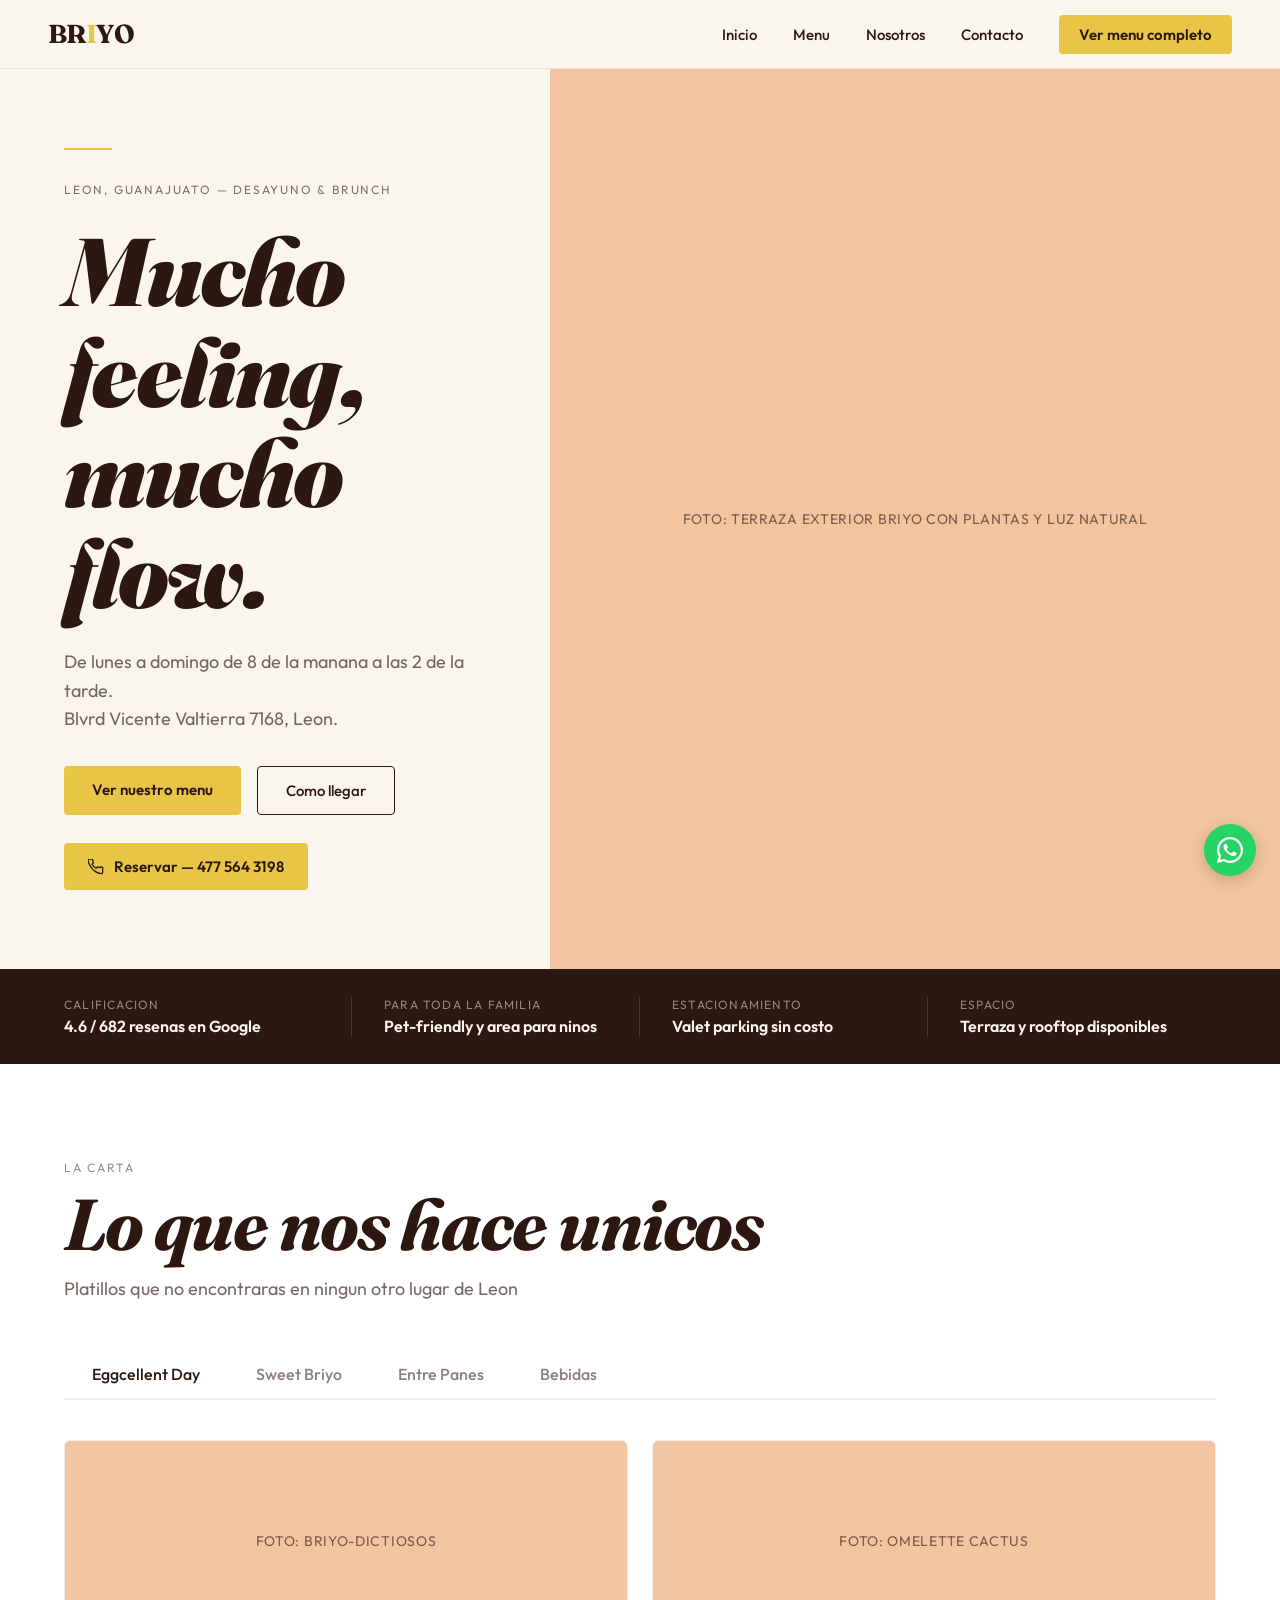
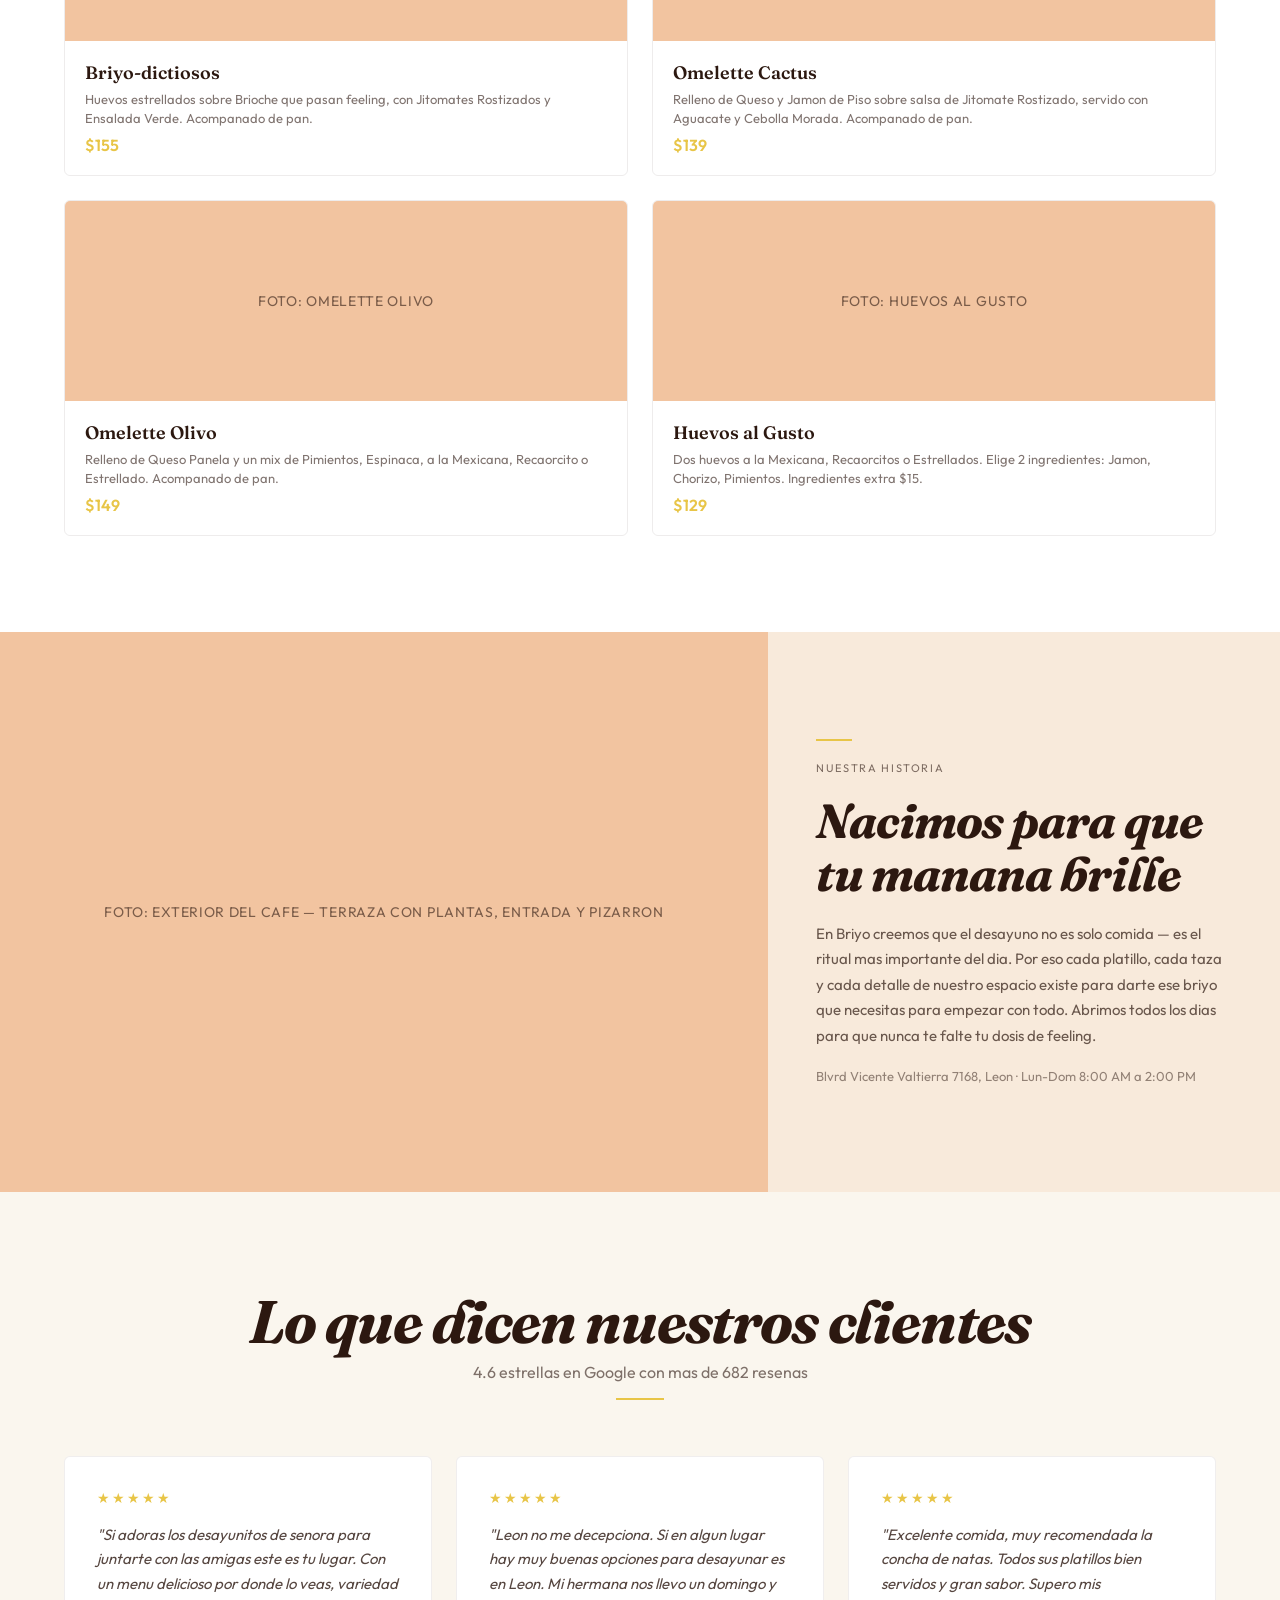
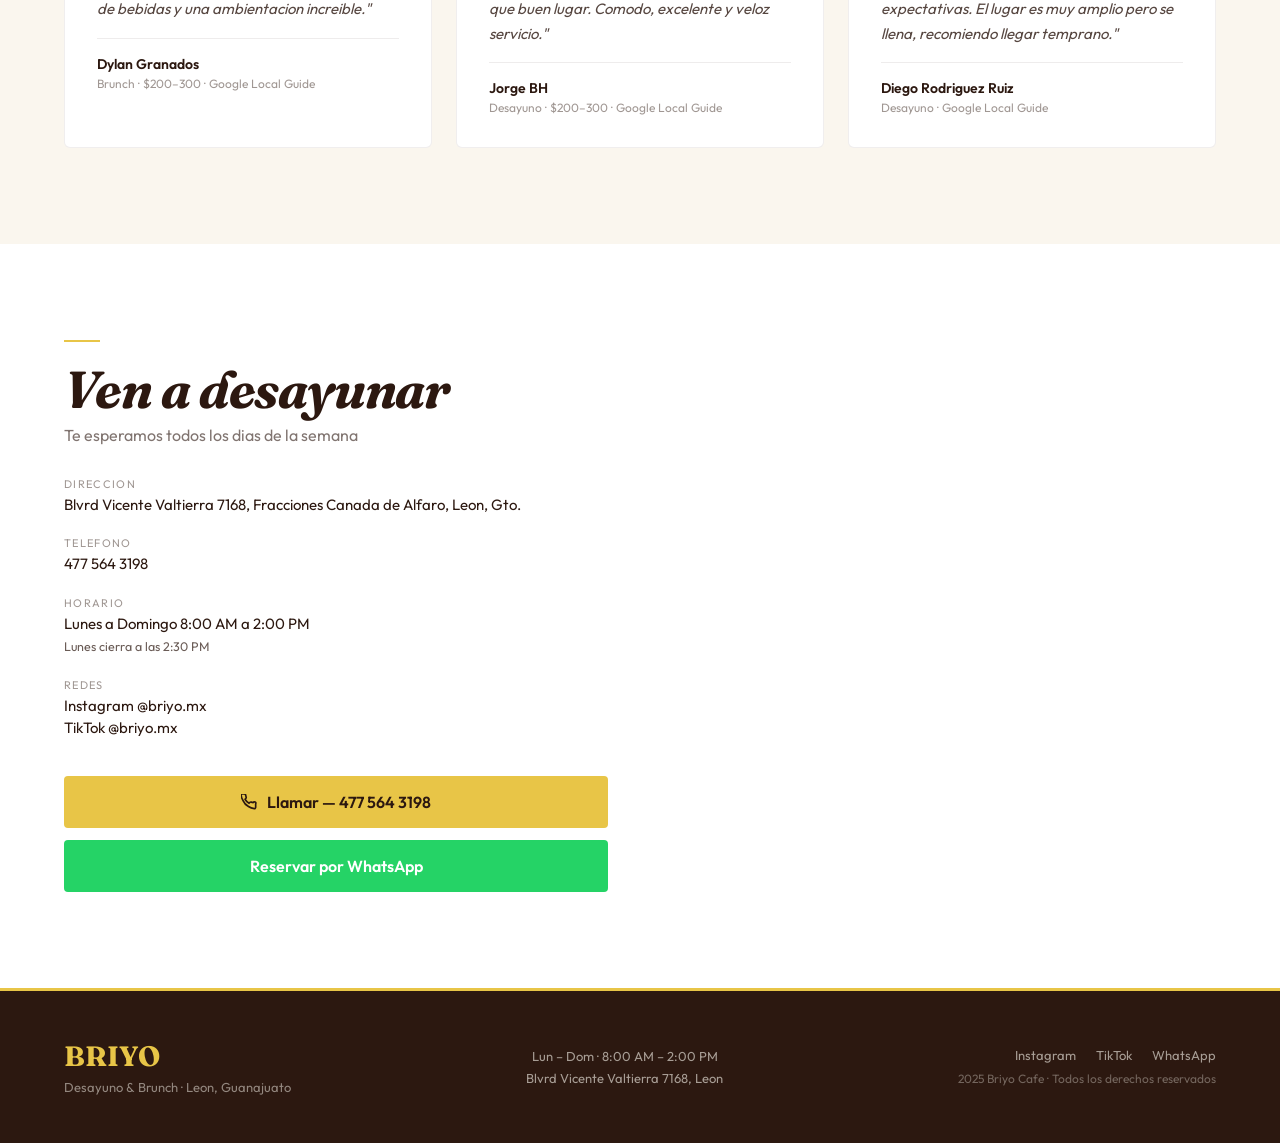
==== commit 8d6be3ae: "feat: boton llamada tel: en hero y contacto" ====
--- a/index.html
+++ b/index.html
@@ -49,6 +49,12 @@
         <a href="menu.html" class="btn-filled">Ver nuestro menu</a>
         <a href="https://maps.google.com/?q=Blvrd+Vicente+Valtierra+7168+Leon+Guanajuato" target="_blank" rel="noopener" class="btn-outline">Como llegar</a>
       </div>
+      <a href="tel:4775643198" class="btn-call">
+        <svg width="16" height="16" viewBox="0 0 24 24" fill="none" stroke="currentColor" stroke-width="2" stroke-linecap="round" stroke-linejoin="round">
+          <path d="M22 16.92v3a2 2 0 01-2.18 2 19.79 19.79 0 01-8.63-3.07A19.5 19.5 0 013.07 9.81 19.79 19.79 0 01.02 1.18 2 2 0 012 .02h3a2 2 0 012 1.72 12.84 12.84 0 00.7 2.81 2 2 0 01-.45 2.11L6.09 7.91a16 16 0 006 6l1.27-1.27a2 2 0 012.11-.45 12.84 12.84 0 002.81.7A2 2 0 0122 14.92z"/>
+        </svg>
+        Reservar — 477 564 3198
+      </a>
     </div>
     <div class="hero-right">
       <!-- FOTO: terraza exterior Briyo con plantas y luz natural — imagen hero -->
@@ -414,6 +420,12 @@
             </span>
           </div>
         </div>
+        <a href="tel:4775643198" class="btn-call-full fade-in-up">
+          <svg width="16" height="16" viewBox="0 0 24 24" fill="none" stroke="currentColor" stroke-width="2.5" stroke-linecap="round" stroke-linejoin="round">
+            <path d="M22 16.92v3a2 2 0 01-2.18 2 19.79 19.79 0 01-8.63-3.07A19.5 19.5 0 013.07 9.81 19.79 19.79 0 01.02 1.18 2 2 0 012 .02h3a2 2 0 012 1.72 12.84 12.84 0 00.7 2.81 2 2 0 01-.45 2.11L6.09 7.91a16 16 0 006 6l1.27-1.27a2 2 0 012.11-.45 12.84 12.84 0 002.81.7A2 2 0 0122 14.92z"/>
+          </svg>
+          Llamar — 477 564 3198
+        </a>
         <a href="https://wa.me/524775643198" target="_blank" rel="noopener" class="btn-whatsapp fade-in-up">
           Reservar por WhatsApp
         </a>
--- a/styles.css
+++ b/styles.css
@@ -742,6 +742,56 @@
   font-size: 15px;
   color: var(--dark);
   line-height: 1.5;
+}
+
+.btn-call {
+  display: inline-flex;
+  align-items: center;
+  gap: 10px;
+  font-family: 'Outfit', sans-serif;
+  font-weight: 600;
+  font-size: 15px;
+  color: var(--dark);
+  background: var(--gold);
+  padding: 14px 24px;
+  border-radius: 4px;
+  border: none;
+  cursor: pointer;
+  transition: background 0.2s ease, transform 0.2s ease;
+  margin-top: 4px;
+  width: fit-content;
+}
+
+.btn-call:hover {
+  background: #d4b23a;
+  transform: translateY(-2px);
+}
+
+.btn-call svg {
+  flex-shrink: 0;
+}
+
+.btn-call-full {
+  display: flex;
+  align-items: center;
+  justify-content: center;
+  gap: 10px;
+  width: 100%;
+  font-family: 'Outfit', sans-serif;
+  font-weight: 600;
+  font-size: 16px;
+  color: var(--dark);
+  background: var(--gold);
+  padding: 16px;
+  border-radius: 4px;
+  text-align: center;
+  transition: background 0.2s ease, transform 0.2s ease;
+  margin-bottom: 12px;
+}
+
+.btn-call-full:hover {
+  background: #d4b23a;
+  transform: translateY(-2px);
 }
 
 .btn-whatsapp {
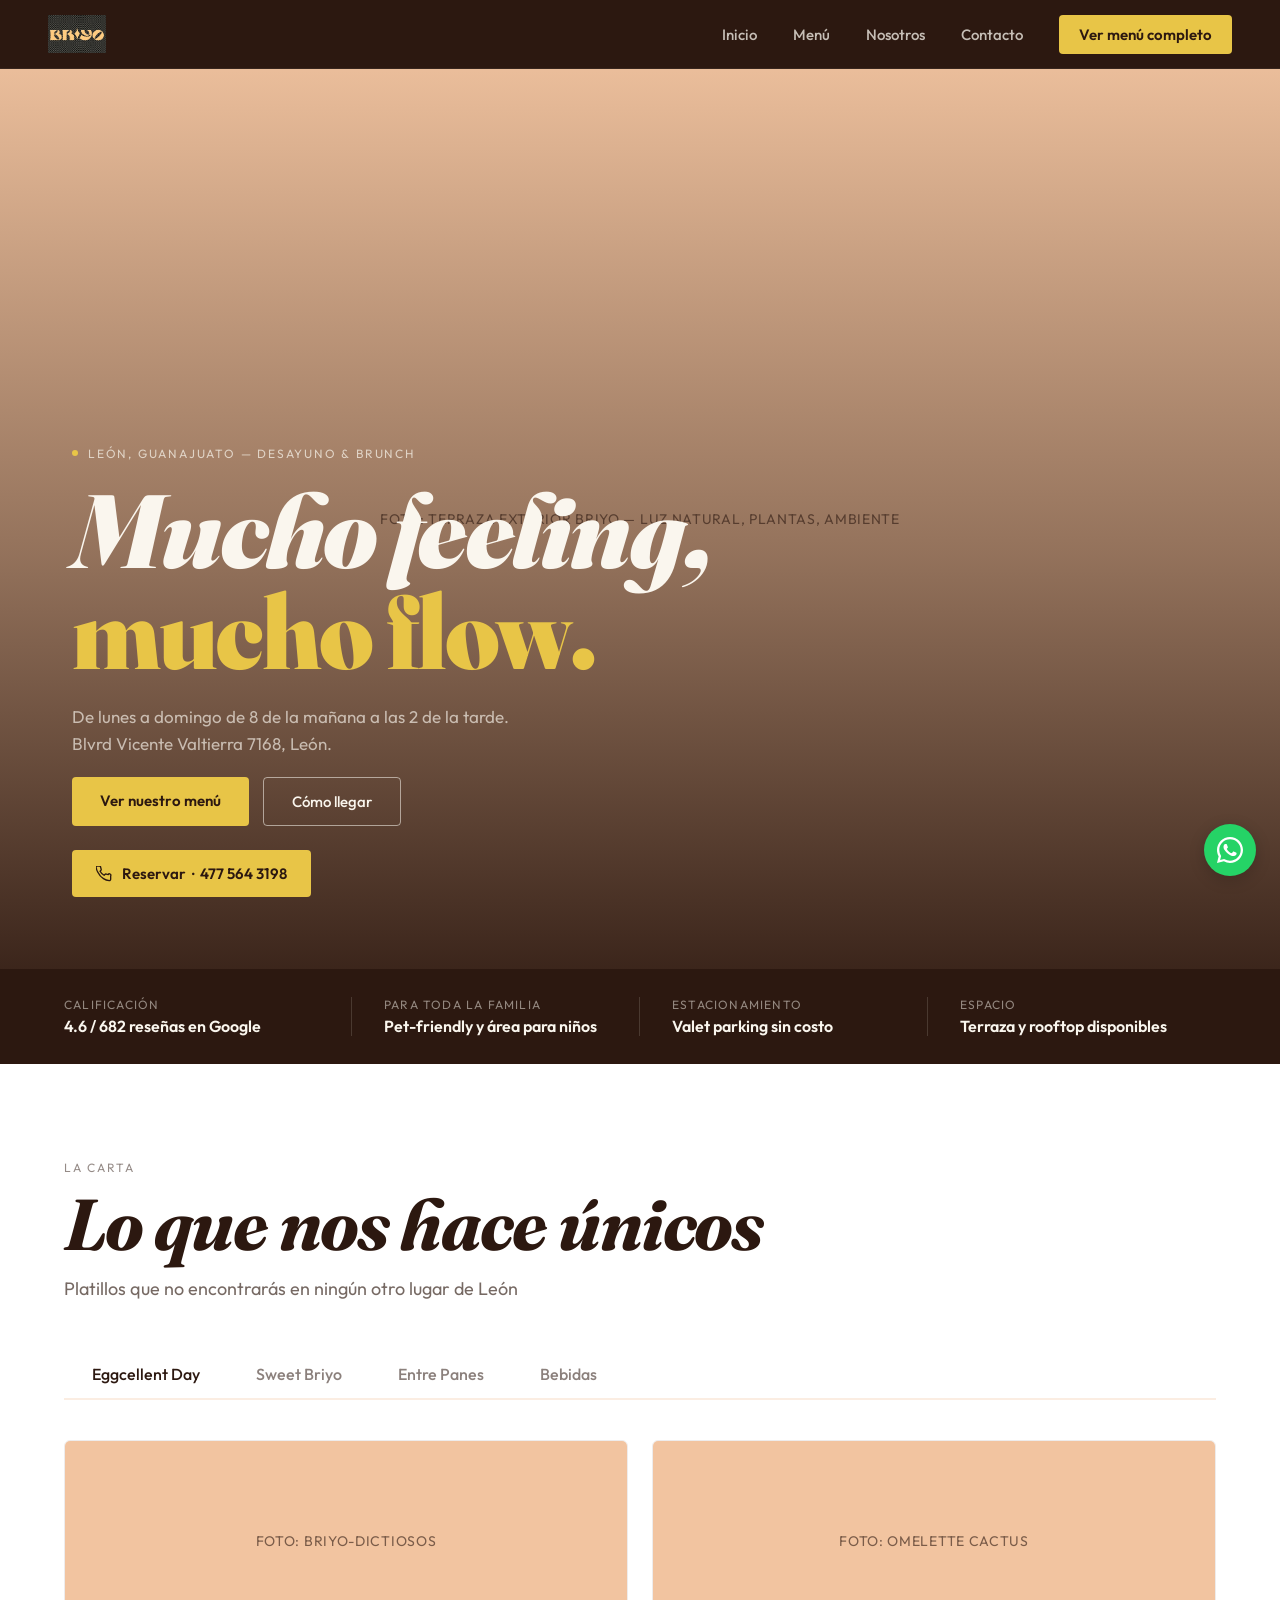
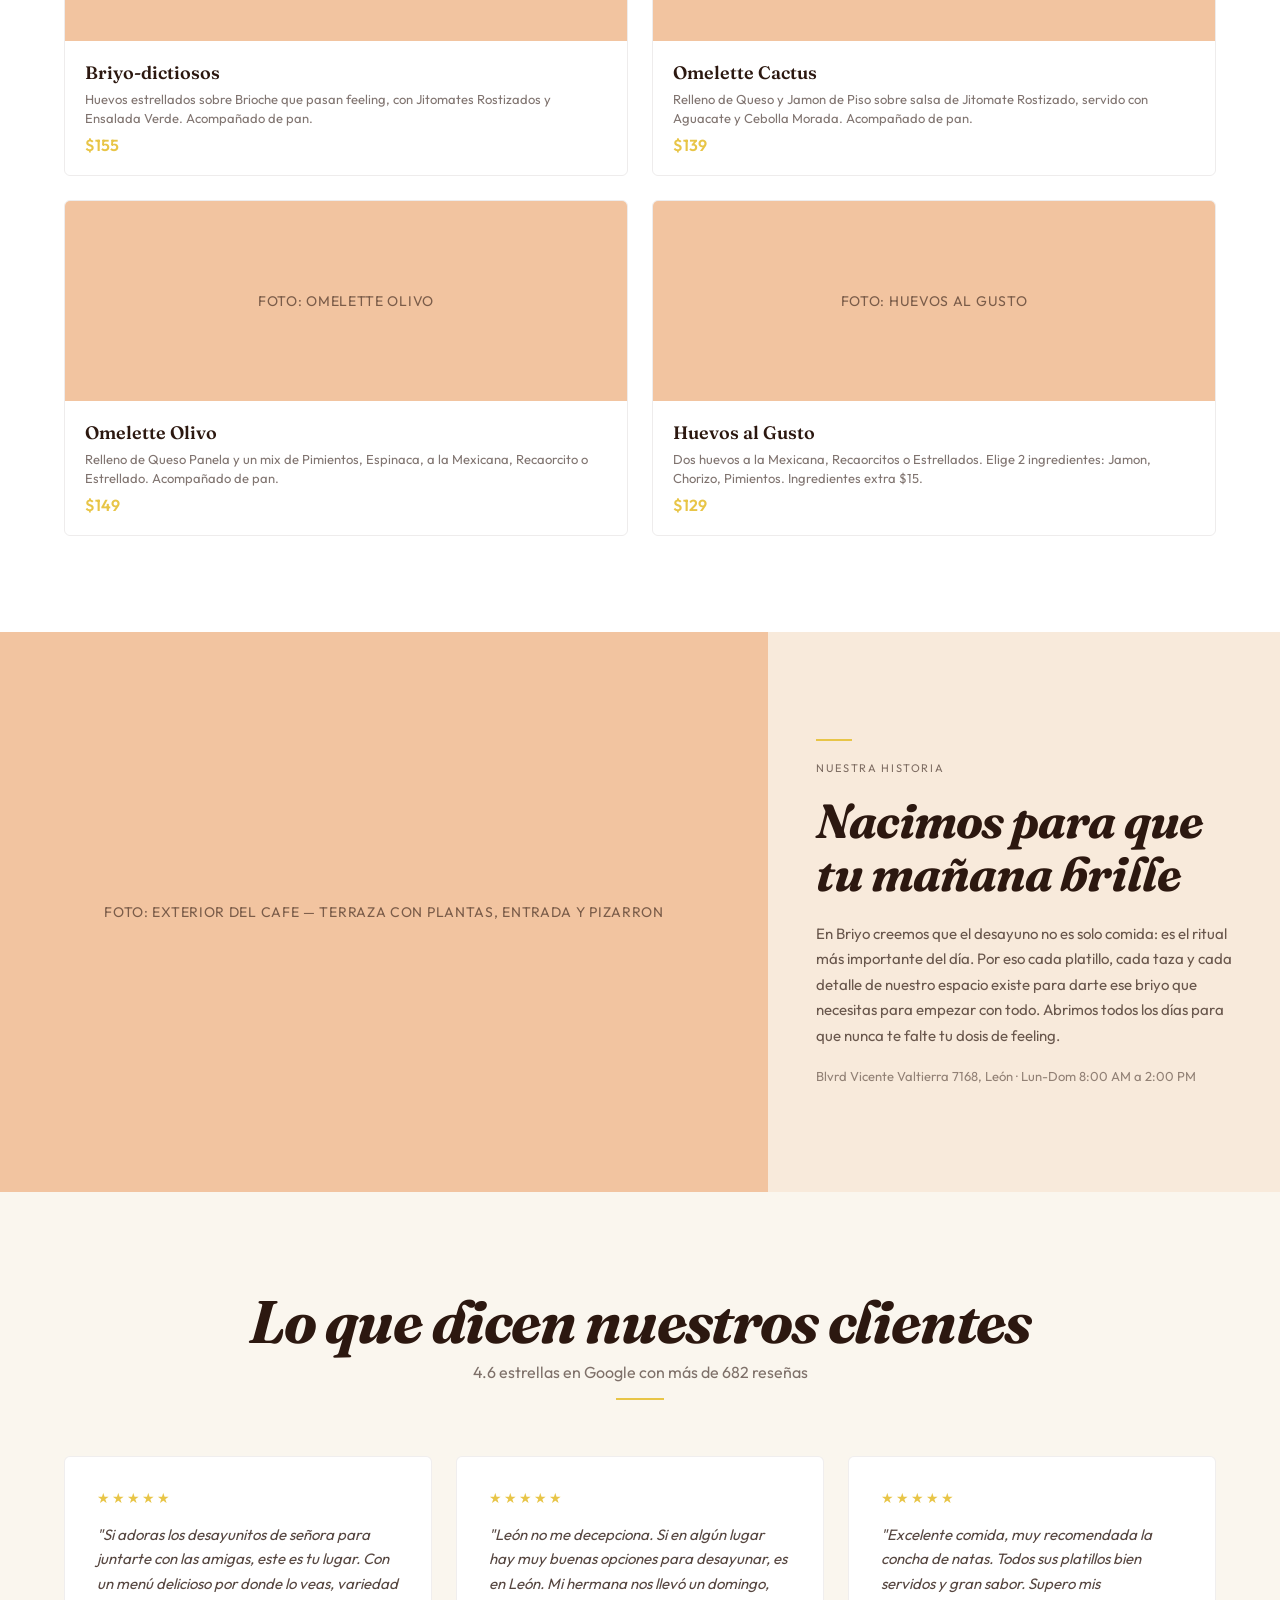
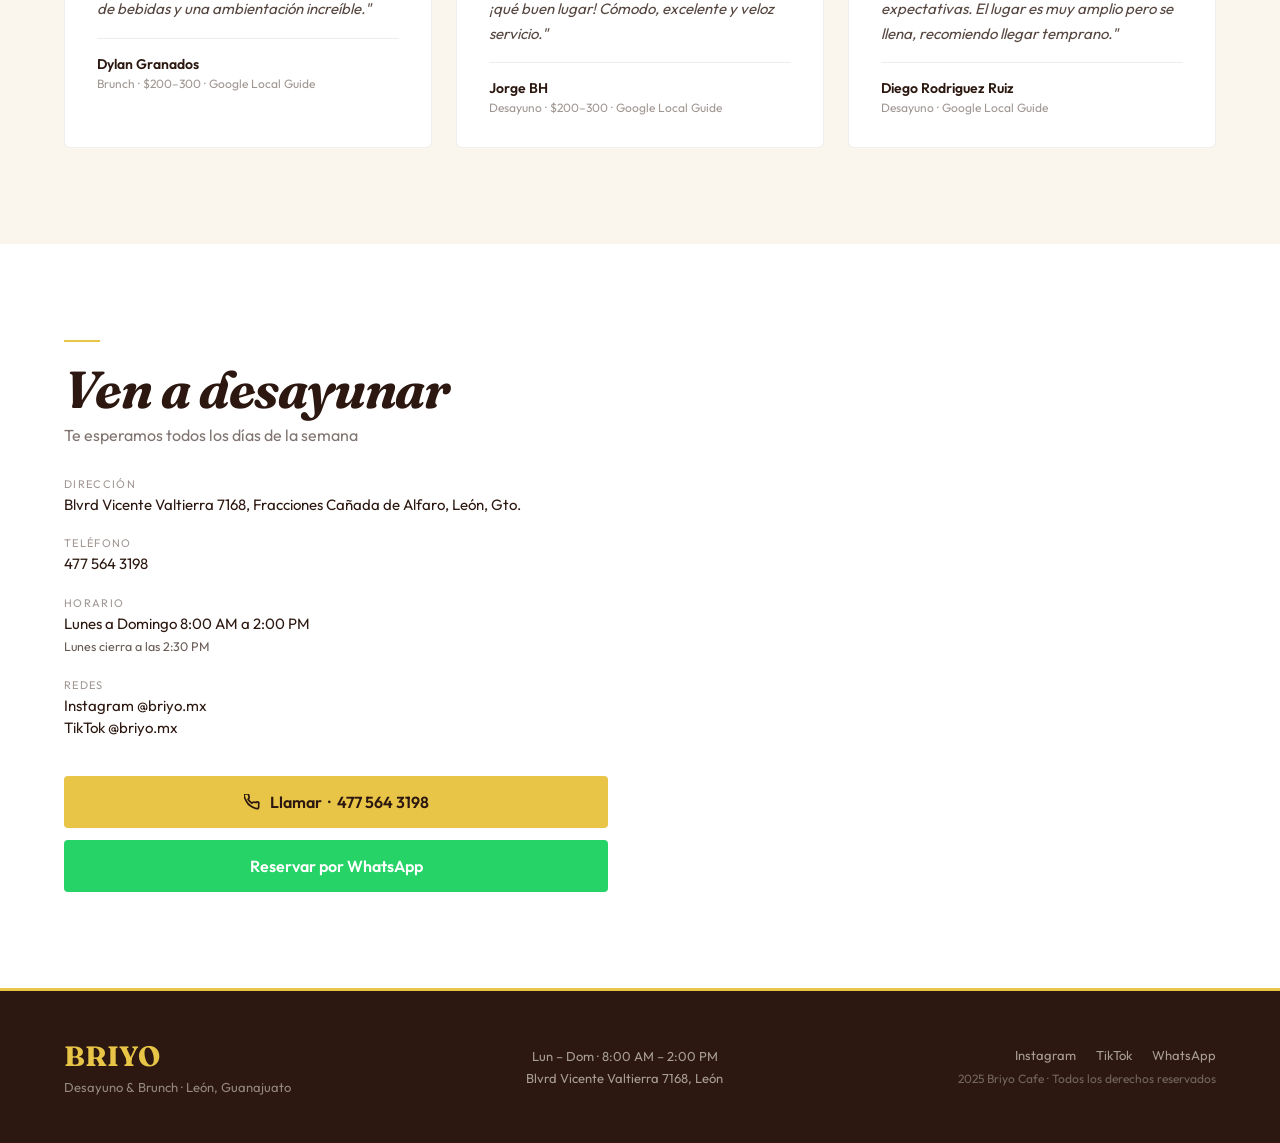
==== commit f1a5386b: "Rediseño hero full-bleed, acentos corregidos y mejoras visuales - Hero: layout split 43/57 → full-bl" ====
--- a/index.html
+++ b/index.html
@@ -3,12 +3,13 @@
 <head>
   <meta charset="UTF-8">
   <meta name="viewport" content="width=device-width, initial-scale=1.0">
-  <meta name="description" content="Briyo Cafe — Desayuno y brunch en Leon, Guanajuato. Mucho feeling, mucho flow. Abiertos todos los dias de 8AM a 2PM.">
+  <meta name="description" content="Briyo Cafe, desayuno y brunch en León, Guanajuato. Mucho feeling, mucho flow. Abiertos todos los días de 8AM a 2PM.">
   <meta name="keywords" content="briyo cafe, desayuno leon guanajuato, brunch leon, cafe leon gto, desayunos leon">
-  <meta property="og:title" content="Briyo — Desayuno & Brunch en Leon, Gto.">
-  <meta property="og:description" content="Desayuno y brunch con mucho feeling, mucho flow. Vicente Valtierra 7168, Leon.">
+  <meta property="og:title" content="Briyo · Desayuno &amp; Brunch en León, Gto.">
+  <meta property="og:description" content="Desayuno y brunch con mucho feeling, mucho flow. Vicente Valtierra 7168, León.">
   <meta property="og:image" content="assets/logo.png">
-  <title>Briyo Cafe — Desayuno & Brunch · Leon, Guanajuato</title>
+  <title>Briyo Cafe · Desayuno &amp; Brunch · León, Guanajuato</title>
+  <link rel="icon" href="data:image/svg+xml,<svg xmlns='http://www.w3.org/2000/svg' viewBox='0 0 32 32'><rect width='32' height='32' fill='%232C1810'/><text x='16' y='24' text-anchor='middle' font-family='Georgia,serif' font-size='20' font-weight='bold' fill='%23E8C547'>B</text></svg>">
   <link rel="stylesheet" href="styles.css">
 </head>
 <body>
@@ -22,12 +23,12 @@
       </a>
       <ul class="nav-menu" id="navMenu">
         <li><a href="index.html">Inicio</a></li>
-        <li><a href="menu.html">Menu</a></li>
+        <li><a href="menu.html">Menú</a></li>
         <li><a href="#nosotros">Nosotros</a></li>
         <li><a href="#contacto">Contacto</a></li>
-        <li><a href="menu.html" class="nav-cta">Ver menu completo</a></li>
+        <li><a href="menu.html" class="nav-cta">Ver menú completo</a></li>
       </ul>
-      <div class="burger" id="burger" aria-label="Menu" role="button" tabindex="0">
+      <div class="burger" id="burger" aria-label="Menú" role="button" tabindex="0">
         <span></span>
         <span></span>
         <span></span>
@@ -37,30 +38,33 @@
 
   <!-- HERO -->
   <section class="hero">
-    <div class="hero-left">
-      <div class="hero-deco-line"></div>
-      <p class="hero-tag">Leon, Guanajuato &mdash; Desayuno &amp; Brunch</p>
-      <h1 class="hero-title">Mucho feeling,<br>mucho flow.</h1>
+    <!-- FOTO: terraza exterior Briyo con plantas y luz natural — imagen hero principal -->
+    <div class="hero-bg">
+      <div class="img-placeholder" style="min-height:100vh">
+        <span>FOTO: Terraza exterior Briyo — luz natural, plantas, ambiente</span>
+      </div>
+    </div>
+    <div class="hero-overlay"></div>
+    <div class="hero-content">
+      <div class="hero-kicker">
+        <span class="hero-kicker-dot"></span>
+        <p class="hero-tag">León, Guanajuato &mdash; Desayuno &amp; Brunch</p>
+      </div>
+      <h1 class="hero-title">Mucho feeling,<br><em>mucho flow.</em></h1>
       <p class="hero-subtitle">
-        De lunes a domingo de 8 de la manana a las 2 de la tarde.<br>
-        Blvrd Vicente Valtierra 7168, Leon.
+        De lunes a domingo de 8 de la mañana a las 2 de la tarde.<br>
+        Blvrd Vicente Valtierra 7168, León.
       </p>
       <div class="hero-buttons">
-        <a href="menu.html" class="btn-filled">Ver nuestro menu</a>
-        <a href="https://maps.google.com/?q=Blvrd+Vicente+Valtierra+7168+Leon+Guanajuato" target="_blank" rel="noopener" class="btn-outline">Como llegar</a>
+        <a href="menu.html" class="btn-filled">Ver nuestro menú</a>
+        <a href="https://maps.google.com/?q=Blvrd+Vicente+Valtierra+7168+Leon+Guanajuato" target="_blank" rel="noopener" class="btn-outline-light">Cómo llegar</a>
       </div>
       <a href="tel:4775643198" class="btn-call">
         <svg width="16" height="16" viewBox="0 0 24 24" fill="none" stroke="currentColor" stroke-width="2" stroke-linecap="round" stroke-linejoin="round">
           <path d="M22 16.92v3a2 2 0 01-2.18 2 19.79 19.79 0 01-8.63-3.07A19.5 19.5 0 013.07 9.81 19.79 19.79 0 01.02 1.18 2 2 0 012 .02h3a2 2 0 012 1.72 12.84 12.84 0 00.7 2.81 2 2 0 01-.45 2.11L6.09 7.91a16 16 0 006 6l1.27-1.27a2 2 0 012.11-.45 12.84 12.84 0 002.81.7A2 2 0 0122 14.92z"/>
         </svg>
-        Reservar — 477 564 3198
+        Reservar &nbsp;·&nbsp; 477 564 3198
       </a>
-    </div>
-    <div class="hero-right">
-      <!-- FOTO: terraza exterior Briyo con plantas y luz natural — imagen hero -->
-      <div class="img-placeholder" style="min-height:100vh">
-        <span>FOTO: Terraza exterior Briyo con plantas y luz natural</span>
-      </div>
     </div>
   </section>
 
@@ -68,12 +72,12 @@
   <div class="trust-bar">
     <div class="trust-bar-inner">
       <div class="trust-item">
-        <p class="trust-label">Calificacion</p>
-        <p class="trust-value">4.6 / 682 resenas en Google</p>
+        <p class="trust-label">Calificación</p>
+        <p class="trust-value">4.6 / 682 reseñas en Google</p>
       </div>
       <div class="trust-item">
         <p class="trust-label">Para toda la familia</p>
-        <p class="trust-value">Pet-friendly y area para ninos</p>
+        <p class="trust-value">Pet-friendly y área para niños</p>
       </div>
       <div class="trust-item">
         <p class="trust-label">Estacionamiento</p>
@@ -90,8 +94,8 @@
   <section class="platillos" id="platillos">
     <div class="platillos-inner">
       <p class="section-tag fade-in-up">La carta</p>
-      <h2 class="section-title fade-in-up">Lo que nos hace unicos</h2>
-      <p class="section-subtitle fade-in-up">Platillos que no encontraras en ningun otro lugar de Leon</p>
+      <h2 class="section-title fade-in-up">Lo que nos hace únicos</h2>
+      <p class="section-subtitle fade-in-up">Platillos que no encontrarás en ningún otro lugar de León</p>
 
       <div class="tabs-nav">
         <button class="tab-btn active" data-target="#tab-eggcellent">Eggcellent Day</button>
@@ -113,7 +117,7 @@
             </div>
             <div class="platillo-info">
               <p class="platillo-name">Briyo-dictiosos</p>
-              <p class="platillo-desc">Huevos estrellados sobre Brioche que pasan feeling, con Jitomates Rostizados y Ensalada Verde. Acompanado de pan.</p>
+              <p class="platillo-desc">Huevos estrellados sobre Brioche que pasan feeling, con Jitomates Rostizados y Ensalada Verde. Acompañado de pan.</p>
               <p class="platillo-price">$155</p>
             </div>
           </div>
@@ -127,7 +131,7 @@
             </div>
             <div class="platillo-info">
               <p class="platillo-name">Omelette Cactus</p>
-              <p class="platillo-desc">Relleno de Queso y Jamon de Piso sobre salsa de Jitomate Rostizado, servido con Aguacate y Cebolla Morada. Acompanado de pan.</p>
+              <p class="platillo-desc">Relleno de Queso y Jamon de Piso sobre salsa de Jitomate Rostizado, servido con Aguacate y Cebolla Morada. Acompañado de pan.</p>
               <p class="platillo-price">$139</p>
             </div>
           </div>
@@ -141,7 +145,7 @@
             </div>
             <div class="platillo-info">
               <p class="platillo-name">Omelette Olivo</p>
-              <p class="platillo-desc">Relleno de Queso Panela y un mix de Pimientos, Espinaca, a la Mexicana, Recaorcito o Estrellado. Acompanado de pan.</p>
+              <p class="platillo-desc">Relleno de Queso Panela y un mix de Pimientos, Espinaca, a la Mexicana, Recaorcito o Estrellado. Acompañado de pan.</p>
               <p class="platillo-price">$149</p>
             </div>
           </div>
@@ -197,14 +201,14 @@
 
           <div class="platillo-card fade-in-up">
             <div class="platillo-img">
-              <!-- FOTO: pan frances — Pan Frances Clasico, brioche dorado con mascarpone -->
-              <div class="img-placeholder" style="min-height:200px">
-                <span>FOTO: Pan Frances Clasico</span>
-              </div>
-            </div>
-            <div class="platillo-info">
-              <p class="platillo-name">Pan Frances Clasico</p>
-              <p class="platillo-desc">Pan Brioche de Mantequilla con Azucar y Canela, servido con Crema de Queso Mascarpone.</p>
+              <!-- FOTO: pan frances — Pan Francés Clásico, brioche dorado con mascarpone -->
+              <div class="img-placeholder" style="min-height:200px">
+                <span>FOTO: Pan Francés Clásico</span>
+              </div>
+            </div>
+            <div class="platillo-info">
+              <p class="platillo-name">Pan Francés Clásico</p>
+              <p class="platillo-desc">Pan Brioche de Mantequilla con Azúcar y Canela, servido con Crema de Queso Mascarpone.</p>
               <p class="platillo-price">$115</p>
             </div>
           </div>
@@ -228,7 +232,7 @@
 
       <!-- TAB: Entre Panes -->
       <div class="tab-panel" id="tab-panes" hidden>
-        <p class="tab-note">Elaborado con pan rustico, acompanados con chips de papa y camote o ensalada.</p>
+        <p class="tab-note">Elaborado con pan rústico, acompañados con chips de papa y camote o ensalada.</p>
         <div class="platillos-grid">
 
           <div class="platillo-card fade-in-up">
@@ -240,7 +244,7 @@
             </div>
             <div class="platillo-info">
               <p class="platillo-name">Sandwich Loreto</p>
-              <p class="platillo-desc">Salmon curado con Rebanadas de Aguacate y Jitomate deshidratado.</p>
+              <p class="platillo-desc">Salmón curado con Rebanadas de Aguacate y Jitomate deshidratado.</p>
               <p class="platillo-price">$189</p>
             </div>
           </div>
@@ -296,8 +300,8 @@
 
           <div class="bebidas-section">
             <!-- FOTO: bebidas de especialidad — frappes y cafes servidos en mesa -->
-            <h4>Clasicos</h4>
-            <div class="bebida-item"><span class="bebida-name">Americano recien molido</span><span class="bebida-price">$50</span></div>
+            <h4>Clásicos</h4>
+            <div class="bebida-item"><span class="bebida-name">Americano recién molido</span><span class="bebida-price">$50</span></div>
             <div class="bebida-item"><span class="bebida-name">Americano refill</span><span class="bebida-price">$40</span></div>
             <div class="bebida-item"><span class="bebida-name">Espresso Doble</span><span class="bebida-price">$39</span></div>
             <div class="bebida-item"><span class="bebida-name">Latte</span><span class="bebida-price">$60</span></div>
@@ -306,11 +310,11 @@
           </div>
 
           <div class="bebidas-section">
-            <h4>Cafeteria Especial</h4>
+            <h4>Cafetería Especial</h4>
             <div class="bebida-item"><span class="bebida-name">Affogato — Cafe con helado</span><span class="bebida-price">$65</span></div>
             <div class="bebida-item"><span class="bebida-name">Rise &amp; Shine — Naranja con cafe</span><span class="bebida-price">$59</span></div>
-            <div class="bebida-item"><span class="bebida-name">Mokka Oaxaqueno</span><span class="bebida-price">$58</span></div>
-            <div class="bebida-item"><span class="bebida-name">Variedad de Tes</span><span class="bebida-price">$59</span></div>
+            <div class="bebida-item"><span class="bebida-name">Mokka Oaxaqueño</span><span class="bebida-price">$58</span></div>
+            <div class="bebida-item"><span class="bebida-name">Variedad de Tés</span><span class="bebida-price">$59</span></div>
             <div class="bebida-item"><span class="bebida-name">Tisana</span><span class="bebida-price">$39</span></div>
           </div>
 
@@ -345,12 +349,12 @@
     <div class="nosotros-text">
       <div class="nosotros-deco"></div>
       <p class="nosotros-tag">Nuestra historia</p>
-      <h2 class="nosotros-title">Nacimos para que tu manana brille</h2>
+      <h2 class="nosotros-title">Nacimos para que tu mañana brille</h2>
       <p class="nosotros-body">
-        En Briyo creemos que el desayuno no es solo comida &mdash; es el ritual mas importante del dia. Por eso cada platillo, cada taza y cada detalle de nuestro espacio existe para darte ese briyo que necesitas para empezar con todo.
-        Abrimos todos los dias para que nunca te falte tu dosis de feeling.
+        En Briyo creemos que el desayuno no es solo comida: es el ritual más importante del día. Por eso cada platillo, cada taza y cada detalle de nuestro espacio existe para darte ese briyo que necesitas para empezar con todo.
+        Abrimos todos los días para que nunca te falte tu dosis de feeling.
       </p>
-      <p class="nosotros-detail">Blvrd Vicente Valtierra 7168, Leon &middot; Lun-Dom 8:00 AM a 2:00 PM</p>
+      <p class="nosotros-detail">Blvrd Vicente Valtierra 7168, León &middot; Lun-Dom 8:00 AM a 2:00 PM</p>
     </div>
   </section>
 
@@ -359,14 +363,14 @@
     <div class="resenas-inner">
       <div class="resenas-header">
         <h2 class="resenas-title fade-in-up">Lo que dicen nuestros clientes</h2>
-        <p class="resenas-subtitle fade-in-up">4.6 estrellas en Google con mas de 682 resenas</p>
+        <p class="resenas-subtitle fade-in-up">4.6 estrellas en Google con más de 682 reseñas</p>
         <div class="resenas-deco fade-in-up"></div>
       </div>
       <div class="resenas-grid">
 
         <div class="resena-card fade-in-up">
           <p class="resena-stars">&#9733;&#9733;&#9733;&#9733;&#9733;</p>
-          <p class="resena-text">"Si adoras los desayunitos de senora para juntarte con las amigas este es tu lugar. Con un menu delicioso por donde lo veas, variedad de bebidas y una ambientacion increible."</p>
+          <p class="resena-text">"Si adoras los desayunitos de señora para juntarte con las amigas, este es tu lugar. Con un menú delicioso por donde lo veas, variedad de bebidas y una ambientación increíble."</p>
           <hr class="resena-sep">
           <p class="resena-name">Dylan Granados</p>
           <p class="resena-detail">Brunch &middot; $200&ndash;300 &middot; Google Local Guide</p>
@@ -374,7 +378,7 @@
 
         <div class="resena-card fade-in-up">
           <p class="resena-stars">&#9733;&#9733;&#9733;&#9733;&#9733;</p>
-          <p class="resena-text">"Leon no me decepciona. Si en algun lugar hay muy buenas opciones para desayunar es en Leon. Mi hermana nos llevo un domingo y que buen lugar. Comodo, excelente y veloz servicio."</p>
+          <p class="resena-text">"León no me decepciona. Si en algún lugar hay muy buenas opciones para desayunar, es en León. Mi hermana nos llevó un domingo, ¡qué buen lugar! Cómodo, excelente y veloz servicio."</p>
           <hr class="resena-sep">
           <p class="resena-name">Jorge BH</p>
           <p class="resena-detail">Desayuno &middot; $200&ndash;300 &middot; Google Local Guide</p>
@@ -398,14 +402,14 @@
       <div class="contacto-left">
         <div class="contacto-deco"></div>
         <h2 class="contacto-title fade-in-up">Ven a desayunar</h2>
-        <p class="contacto-subtitle fade-in-up">Te esperamos todos los dias de la semana</p>
+        <p class="contacto-subtitle fade-in-up">Te esperamos todos los días de la semana</p>
         <div class="contacto-info fade-in-up">
           <div class="contacto-item">
-            <span class="contacto-item-label">Direccion</span>
-            <span class="contacto-item-value">Blvrd Vicente Valtierra 7168, Fracciones Canada de Alfaro, Leon, Gto.</span>
+            <span class="contacto-item-label">Dirección</span>
+            <span class="contacto-item-value">Blvrd Vicente Valtierra 7168, Fracciones Cañada de Alfaro, León, Gto.</span>
           </div>
           <div class="contacto-item">
-            <span class="contacto-item-label">Telefono</span>
+            <span class="contacto-item-label">Teléfono</span>
             <span class="contacto-item-value"><a href="tel:4775643198">477 564 3198</a></span>
           </div>
           <div class="contacto-item">
@@ -424,7 +428,7 @@
           <svg width="16" height="16" viewBox="0 0 24 24" fill="none" stroke="currentColor" stroke-width="2.5" stroke-linecap="round" stroke-linejoin="round">
             <path d="M22 16.92v3a2 2 0 01-2.18 2 19.79 19.79 0 01-8.63-3.07A19.5 19.5 0 013.07 9.81 19.79 19.79 0 01.02 1.18 2 2 0 012 .02h3a2 2 0 012 1.72 12.84 12.84 0 00.7 2.81 2 2 0 01-.45 2.11L6.09 7.91a16 16 0 006 6l1.27-1.27a2 2 0 012.11-.45 12.84 12.84 0 002.81.7A2 2 0 0122 14.92z"/>
           </svg>
-          Llamar — 477 564 3198
+          Llamar &nbsp;·&nbsp; 477 564 3198
         </a>
         <a href="https://wa.me/524775643198" target="_blank" rel="noopener" class="btn-whatsapp fade-in-up">
           Reservar por WhatsApp
@@ -441,7 +445,7 @@
           allowfullscreen=""
           loading="lazy"
           referrerpolicy="no-referrer-when-downgrade"
-          title="Ubicacion Briyo Cafe Leon Guanajuato">
+          title="Ubicación Briyo Cafe León Guanajuato">
         </iframe>
       </div>
     </div>
@@ -452,11 +456,11 @@
     <div class="footer-inner">
       <div class="footer-brand">
         <p class="footer-brand-name">BRIYO</p>
-        <p class="footer-brand-sub">Desayuno &amp; Brunch &middot; Leon, Guanajuato</p>
+        <p class="footer-brand-sub">Desayuno &amp; Brunch &middot; León, Guanajuato</p>
       </div>
       <div class="footer-center">
         <p>Lun &ndash; Dom &middot; 8:00 AM &ndash; 2:00 PM</p>
-        <p>Blvrd Vicente Valtierra 7168, Leon</p>
+        <p>Blvrd Vicente Valtierra 7168, León</p>
       </div>
       <div class="footer-right">
         <div class="footer-links">
--- a/styles.css
+++ b/styles.css
@@ -69,13 +69,13 @@
   position: sticky;
   top: 0;
   z-index: 100;
-  background: var(--cream);
-  border-bottom: 1px solid rgba(44, 24, 16, 0.08);
+  background: var(--dark);
+  border-bottom: 1px solid rgba(255, 255, 255, 0.06);
   transition: box-shadow 0.3s ease;
 }
 
 nav.scrolled {
-  box-shadow: 0 2px 12px rgba(0, 0, 0, 0.08);
+  box-shadow: 0 2px 16px rgba(0, 0, 0, 0.25);
 }
 
 .nav-inner {
@@ -116,7 +116,7 @@
   font-family: 'Outfit', sans-serif;
   font-weight: 500;
   font-size: 15px;
-  color: var(--dark);
+  color: rgba(250, 246, 238, 0.75);
   transition: color 0.2s ease;
 }
 
@@ -151,7 +151,7 @@
   display: block;
   width: 24px;
   height: 2px;
-  background: var(--dark);
+  background: var(--cream);
   transition: all 0.3s ease;
   transform-origin: center;
 }
@@ -170,29 +170,60 @@
 }
 
 /* ===========================
-   HERO
+   HERO — full-bleed
    =========================== */
 .hero {
-  display: grid;
-  grid-template-columns: 43fr 57fr;
+  position: relative;
   height: 100vh;
   overflow: hidden;
-}
-
-.hero-left {
-  background: var(--cream);
-  padding: 0 64px;
+  display: flex;
+  align-items: flex-end;
+}
+
+.hero-bg {
+  position: absolute;
+  inset: 0;
+}
+
+.hero-bg .img-placeholder {
+  height: 100%;
+  min-height: 100vh;
+}
+
+.hero-overlay {
+  position: absolute;
+  inset: 0;
+  background: linear-gradient(
+    to top,
+    rgba(44, 24, 16, 0.92) 0%,
+    rgba(44, 24, 16, 0.48) 46%,
+    rgba(44, 24, 16, 0.04) 100%
+  );
+}
+
+.hero-content {
+  position: relative;
+  z-index: 2;
+  padding: 0 72px 72px;
+  max-width: 900px;
   display: flex;
   flex-direction: column;
-  justify-content: center;
-  gap: 24px;
-}
-
-.hero-deco-line {
-  width: 48px;
-  height: 2px;
+  gap: 20px;
+}
+
+.hero-kicker {
+  display: flex;
+  align-items: center;
+  gap: 10px;
+}
+
+.hero-kicker-dot {
+  display: block;
+  width: 6px;
+  height: 6px;
+  border-radius: 50%;
   background: var(--gold);
-  margin-bottom: 8px;
+  flex-shrink: 0;
 }
 
 .hero-tag {
@@ -200,30 +231,35 @@
   font-size: 12px;
   letter-spacing: 0.15em;
   text-transform: uppercase;
-  color: rgba(44, 24, 16, 0.6);
+  color: rgba(250, 246, 238, 0.70);
 }
 
 .hero-title {
   font-family: 'Fraunces', serif;
   font-style: italic;
   font-weight: 900;
-  font-size: 96px;
-  line-height: 1.05;
-  color: var(--dark);
+  font-size: 104px;
+  line-height: 0.97;
+  color: var(--cream);
   letter-spacing: -0.02em;
 }
 
+.hero-title em {
+  color: var(--gold);
+  font-style: normal;
+}
+
 .hero-subtitle {
   font-family: 'Outfit', sans-serif;
-  font-size: 18px;
-  color: rgba(44, 24, 16, 0.65);
+  font-size: 17px;
+  color: rgba(250, 246, 238, 0.65);
   line-height: 1.6;
 }
 
 .hero-buttons {
   display: flex;
-  gap: 16px;
-  margin-top: 8px;
+  gap: 14px;
+  flex-wrap: wrap;
 }
 
 .btn-filled {
@@ -264,13 +300,23 @@
   transform: translateY(-2px);
 }
 
-.hero-right {
-  overflow: hidden;
-  height: 100vh;
-}
-
-.hero-right .img-placeholder {
-  min-height: 100vh;
+.btn-outline-light {
+  font-family: 'Outfit', sans-serif;
+  font-weight: 500;
+  font-size: 15px;
+  background: transparent;
+  color: var(--cream);
+  padding: 14px 28px;
+  border-radius: 4px;
+  border: 1.5px solid rgba(250, 246, 238, 0.55);
+  cursor: pointer;
+  transition: background 0.2s ease, transform 0.2s ease;
+  display: inline-block;
+}
+
+.btn-outline-light:hover {
+  background: rgba(250, 246, 238, 0.12);
+  transform: translateY(-2px);
 }
 
 /* ===========================
@@ -1120,6 +1166,18 @@
   width: 100%;
 }
 
+.menu-extras-label {
+  font-family: 'Fraunces', serif;
+  font-style: italic;
+  font-weight: 700;
+  font-size: 13px;
+  color: var(--dark);
+  margin-bottom: 12px;
+  text-transform: uppercase;
+  letter-spacing: 0.08em;
+  opacity: 0.55;
+}
+
 .menu-extras-text {
   font-family: 'Outfit', sans-serif;
   font-size: 14px;
@@ -1146,22 +1204,25 @@
     top: 68px;
     left: 0;
     right: 0;
-    background: var(--cream);
+    background: var(--dark);
     flex-direction: column;
     align-items: flex-start;
     gap: 0;
-    padding: 0;
-    max-height: 0;
-    overflow: hidden;
-    transition: max-height 0.4s ease, padding 0.3s ease;
+    padding: 16px 0 24px;
+    opacity: 0;
+    visibility: hidden;
+    transform: translateY(-6px);
+    transition: opacity 0.3s ease, transform 0.3s ease, visibility 0s 0.3s;
     box-shadow: 0 8px 24px rgba(0,0,0,0.08);
     list-style: none;
     z-index: 99;
   }
 
   .nav-menu.open {
-    max-height: 400px;
-    padding: 16px 0 24px;
+    opacity: 1;
+    visibility: visible;
+    transform: translateY(0);
+    transition: opacity 0.3s ease, transform 0.3s ease, visibility 0s 0s;
   }
 
   .nav-menu li {
@@ -1186,29 +1247,14 @@
   }
 
   /* Hero */
-  .hero {
-    grid-template-columns: 1fr;
-    grid-template-rows: 50vh auto;
-    height: auto;
-  }
-
-  .hero-right {
-    order: -1;
-    height: 50vh;
-  }
-
-  .hero-right .img-placeholder {
-    min-height: 50vh;
-    height: 50vh;
-  }
-
-  .hero-left {
-    padding: 40px 24px 48px;
-    gap: 18px;
+  .hero-content {
+    padding: 0 24px 52px;
+    gap: 16px;
   }
 
   .hero-title {
     font-size: 52px;
+    line-height: 1.0;
   }
 
   .hero-subtitle {
